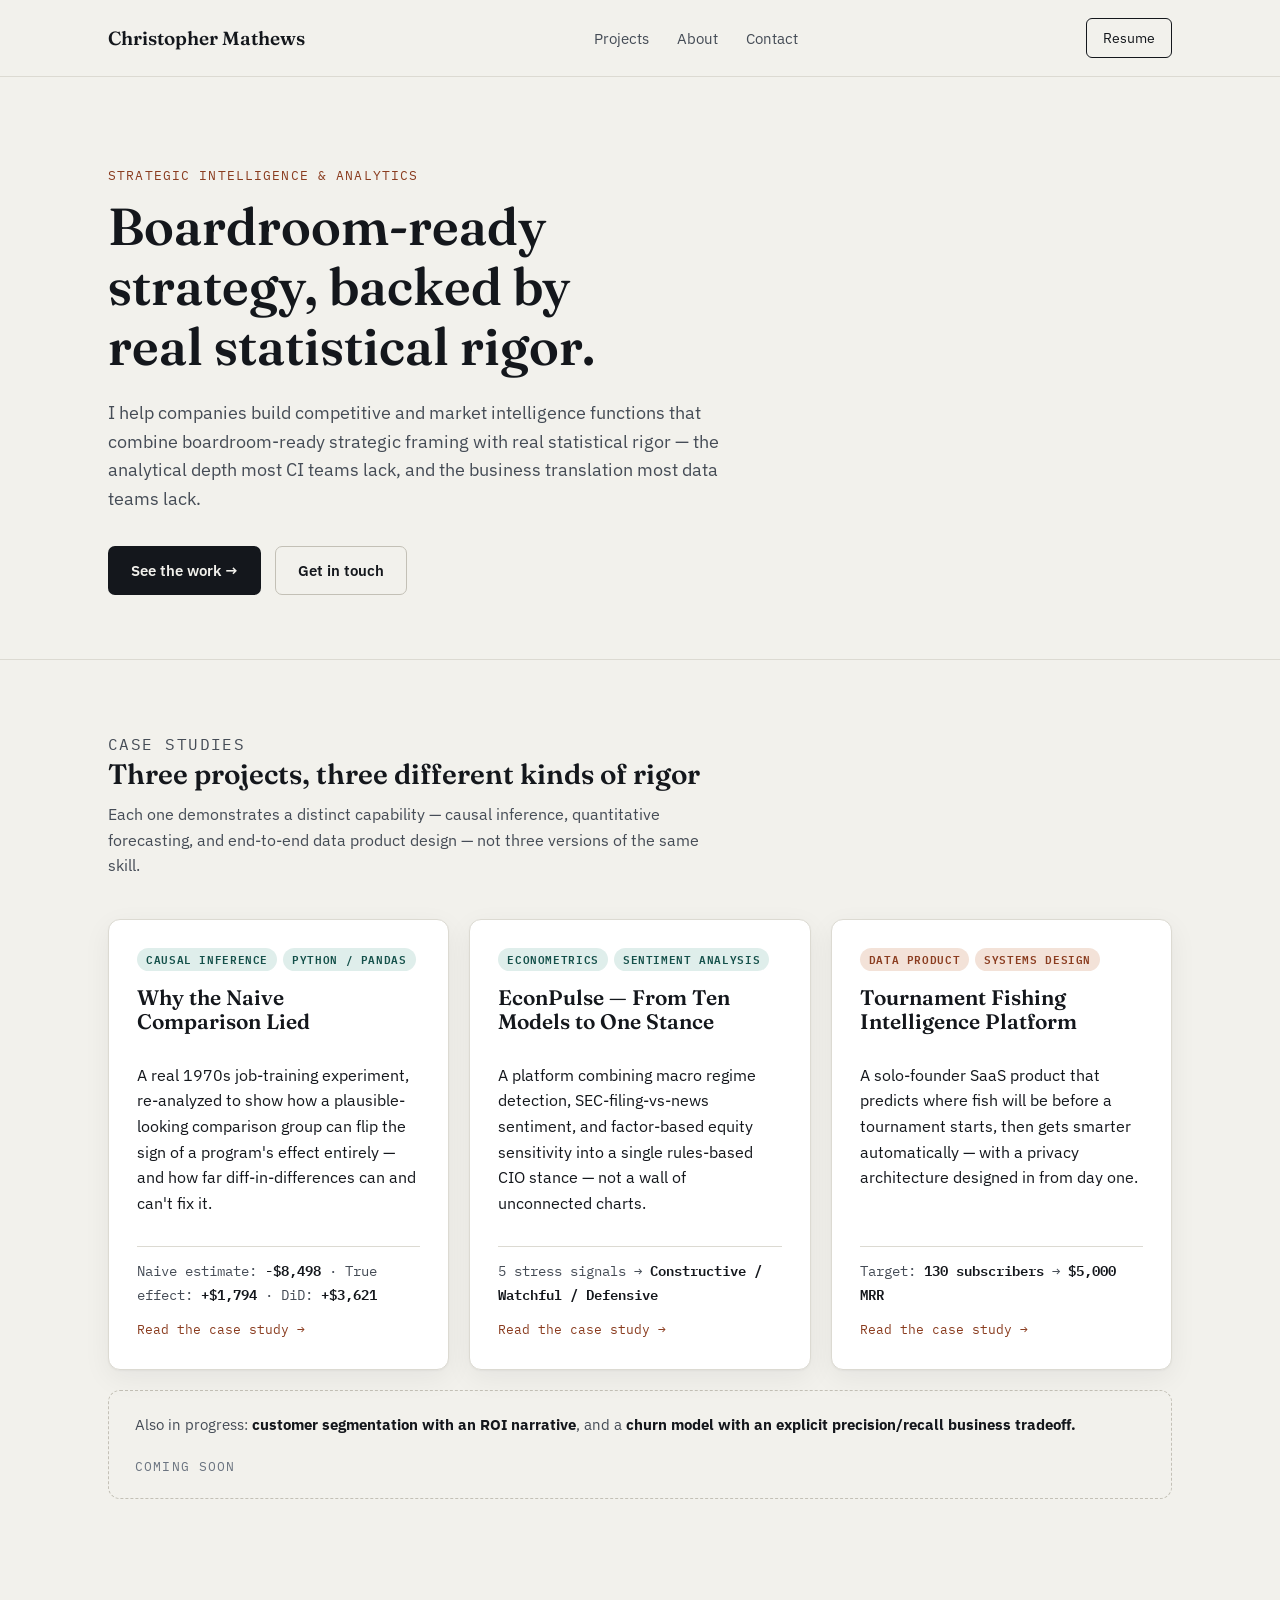
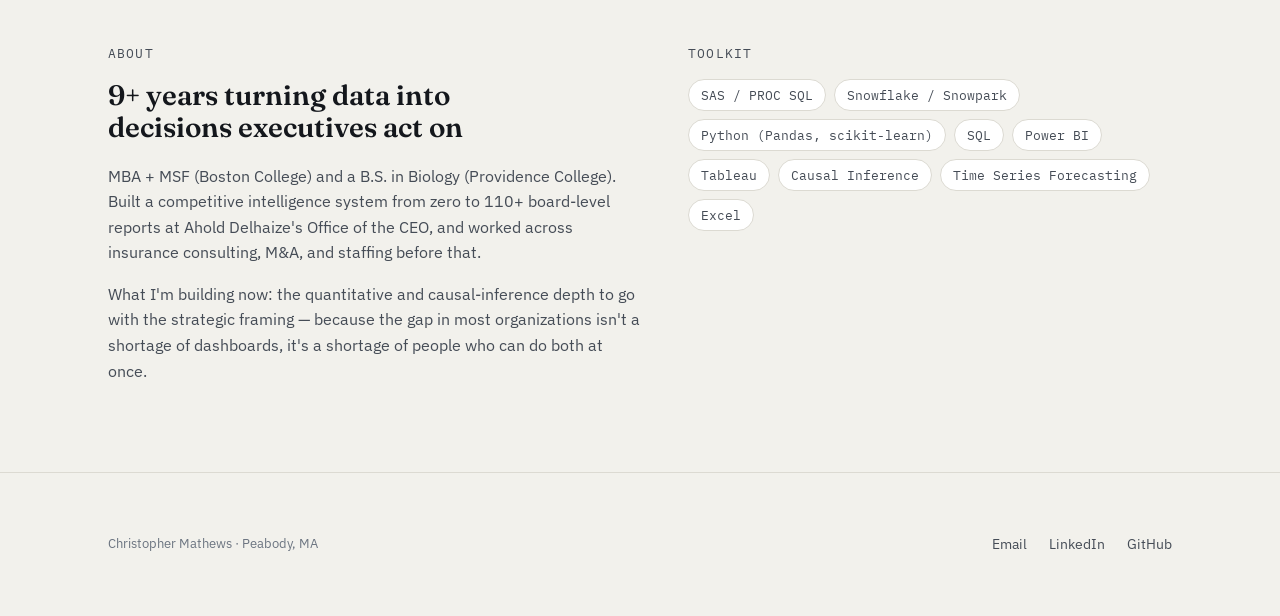
==== index.html @ 732ac1d6 "Initial portfolio site: homepage plus three case studies Case studies cover causal inference (Lalond" ====
<!DOCTYPE html>
<html lang="en">
<head>
  <meta charset="UTF-8" />
  <meta name="viewport" content="width=device-width, initial-scale=1.0" />
  <title>Christopher Mathews — Strategic Intelligence &amp; Analytics</title>
  <meta name="description" content="Christopher Mathews — strategic intelligence and analytics consultant. Case studies in causal inference, economic forecasting, and data product design." />
  <link rel="preconnect" href="https://fonts.googleapis.com" />
  <link rel="preconnect" href="https://fonts.gstatic.com" crossorigin />
  <link href="https://fonts.googleapis.com/css2?family=Fraunces:opsz,wght@9..144,500;9..144,600;9..144,700&family=IBM+Plex+Sans:wght@400;500;600&family=IBM+Plex+Mono:wght@400;500;600&display=swap" rel="stylesheet" />
  <link rel="stylesheet" href="css/styles.css" />
</head>
<body>

  <header class="site-nav">
    <div class="nav-inner">
      <a href="index.html" class="nav-logo">Christopher Mathews</a>
      <nav class="nav-links">
        <a href="#projects">Projects</a>
        <a href="#about">About</a>
        <a href="#contact">Contact</a>
      </nav>
      <a href="assets/resume.pdf" class="nav-resume">Resume</a>
    </div>
  </header>

  <section class="hero">
    <div class="container">
      <p class="eyebrow">Strategic Intelligence &amp; Analytics</p>
      <h1>Boardroom-ready strategy, backed by real statistical rigor.</h1>
      <p class="hero-sub">I help companies build competitive and market intelligence functions that combine boardroom-ready strategic framing with real statistical rigor — the analytical depth most CI teams lack, and the business translation most data teams lack.</p>
      <div class="hero-ctas">
        <a href="#projects" class="btn btn-primary">See the work →</a>
        <a href="#contact" class="btn btn-outline">Get in touch</a>
      </div>
    </div>
  </section>

  <section id="projects">
    <div class="container">
      <div class="section-header">
        <p class="eyebrow">Case Studies</p>
        <h2>Three projects, three different kinds of rigor</h2>
        <p>Each one demonstrates a distinct capability — causal inference, quantitative forecasting, and end-to-end data product design — not three versions of the same skill.</p>
      </div>

      <div class="projects-grid">

        <a href="projects/causal-lalonde.html" class="pcard">
          <div class="pcard-tags"><span class="tag tag-teal">Causal Inference</span><span class="tag tag-teal">Python / Pandas</span></div>
          <h3>Why the Naive Comparison Lied</h3>
          <p>A real 1970s job-training experiment, re-analyzed to show how a plausible-looking comparison group can flip the sign of a program's effect entirely — and how far diff-in-differences can and can't fix it.</p>
          <div class="stat">Naive estimate: <b>-$8,498</b> · True effect: <b>+$1,794</b> · DiD: <b>+$3,621</b></div>
          <span class="pcard-arrow">Read the case study →</span>
        </a>

        <a href="projects/econpulse.html" class="pcard">
          <div class="pcard-tags"><span class="tag tag-teal">Econometrics</span><span class="tag tag-teal">Sentiment Analysis</span></div>
          <h3>EconPulse — From Ten Models to One Stance</h3>
          <p>A platform combining macro regime detection, SEC-filing-vs-news sentiment, and factor-based equity sensitivity into a single rules-based CIO stance — not a wall of unconnected charts.</p>
          <div class="stat">5 stress signals → <b>Constructive / Watchful / Defensive</b></div>
          <span class="pcard-arrow">Read the case study →</span>
        </a>

        <a href="projects/fishing-platform.html" class="pcard">
          <div class="pcard-tags"><span class="tag tag-rust">Data Product</span><span class="tag tag-rust">Systems Design</span></div>
          <h3>Tournament Fishing Intelligence Platform</h3>
          <p>A solo-founder SaaS product that predicts where fish will be before a tournament starts, then gets smarter automatically — with a privacy architecture designed in from day one.</p>
          <div class="stat">Target: <b>130 subscribers</b> → <b>$5,000 MRR</b></div>
          <span class="pcard-arrow">Read the case study →</span>
        </a>

      </div>

      <div class="roadmap">
        <p>Also in progress: <b>customer segmentation with an ROI narrative</b>, and a <b>churn model with an explicit precision/recall business tradeoff.</b></p>
        <span class="eyebrow" style="margin:0;">Coming soon</span>
      </div>
    </div>
  </section>

  <section id="about">
    <div class="container about-grid">
      <div>
        <p class="eyebrow">About</p>
        <h2 style="font-size:28px; margin-bottom:20px;">9+ years turning data into decisions executives act on</h2>
        <p>MBA + MSF (Boston College) and a B.S. in Biology (Providence College). Built a competitive intelligence system from zero to 110+ board-level reports at Ahold Delhaize's Office of the CEO, and worked across insurance consulting, M&amp;A, and staffing before that.</p>
        <p>What I'm building now: the quantitative and causal-inference depth to go with the strategic framing — because the gap in most organizations isn't a shortage of dashboards, it's a shortage of people who can do both at once.</p>
      </div>
      <div>
        <p class="eyebrow">Toolkit</p>
        <div class="skills-list">
          <span class="skill-chip">SAS / PROC SQL</span>
          <span class="skill-chip">Snowflake / Snowpark</span>
          <span class="skill-chip">Python (Pandas, scikit-learn)</span>
          <span class="skill-chip">SQL</span>
          <span class="skill-chip">Power BI</span>
          <span class="skill-chip">Tableau</span>
          <span class="skill-chip">Causal Inference</span>
          <span class="skill-chip">Time Series Forecasting</span>
          <span class="skill-chip">Excel</span>
        </div>
      </div>
    </div>
  </section>

  <footer class="site-footer" id="contact">
    <div class="container footer-inner">
      <div>
        <p class="footer-note">Christopher Mathews · Peabody, MA</p>
      </div>
      <nav class="footer-links">
        <a href="mailto:cmathews928@gmail.com">Email</a>
        <a href="https://www.linkedin.com/in/YOUR-LINKEDIN-HANDLE" target="_blank" rel="noopener">LinkedIn</a>
        <a href="https://github.com/cmat928" target="_blank" rel="noopener">GitHub</a>
      </nav>
    </div>
  </footer>

</body>
</html>
---- css/styles.css ----
/* ============================================================
   Design tokens
   ============================================================ */
:root {
  --ink: #14171c;
  --ink-soft: #454c56;
  --ink-faint: #6b7480;
  --paper: #f2f1ec;
  --paper-raised: #ffffff;
  --rule: #dcdad2;
  --rule-strong: #c3c0b6;
  --rust: #b5502a;
  --rust-ink: #8a3c1f;
  --rust-tint: #f3e2d8;
  --teal: #1f6f63;
  --teal-ink: #14504a;
  --teal-tint: #dfeeeb;

  --font-display: 'Fraunces', Georgia, serif;
  --font-body: 'IBM Plex Sans', -apple-system, BlinkMacSystemFont, 'Segoe UI', sans-serif;
  --font-mono: 'IBM Plex Mono', 'SF Mono', Menlo, monospace;

  --shadow: 0 1px 2px rgba(20,23,28,0.04), 0 8px 28px rgba(20,23,28,0.06);
  --max: 1120px;
}

@media (prefers-color-scheme: dark) {
  :root {
    --ink: #eceae4;
    --ink-soft: #b7b3a9;
    --ink-faint: #8a8678;
    --paper: #1b1d21;
    --paper-raised: #24262b;
    --rule: #35373c;
    --rule-strong: #46484d;
    --rust: #d97a4d;
    --rust-ink: #eda27c;
    --rust-tint: rgba(217,122,77,0.14);
    --teal: #4fbfae;
    --teal-ink: #8eddd1;
    --teal-tint: rgba(79,191,174,0.14);
    --shadow: 0 1px 2px rgba(0,0,0,0.3), 0 8px 28px rgba(0,0,0,0.35);
  }
}

* { box-sizing: border-box; }
html { scroll-behavior: smooth; }
body {
  margin: 0;
  background: var(--paper);
  color: var(--ink);
  font-family: var(--font-body);
  font-size: 16px;
  line-height: 1.6;
}
a { color: inherit; }
img { max-width: 100%; display: block; }
.container { max-width: var(--max); margin: 0 auto; padding: 0 28px; }

h1, h2, h3 { font-family: var(--font-display); font-weight: 600; line-height: 1.15; text-wrap: balance; margin: 0; }
.eyebrow {
  font-family: var(--font-mono);
  font-size: 12.5px;
  letter-spacing: 0.09em;
  text-transform: uppercase;
  color: var(--ink-faint);
  margin: 0 0 12px;
}

/* ============================================================
   Nav
   ============================================================ */
.site-nav {
  border-bottom: 1px solid var(--rule);
  position: sticky;
  top: 0;
  background: var(--paper);
  z-index: 100;
}
.nav-inner {
  max-width: var(--max);
  margin: 0 auto;
  padding: 18px 28px;
  display: flex;
  align-items: center;
  justify-content: space-between;
}
.nav-logo {
  font-family: var(--font-display);
  font-size: 19px;
  font-weight: 600;
  text-decoration: none;
  color: var(--ink);
}
.nav-links { display: flex; gap: 28px; }
.nav-links a {
  text-decoration: none;
  font-size: 14.5px;
  color: var(--ink-soft);
}
.nav-links a:hover { color: var(--ink); }
.nav-resume {
  border: 1px solid var(--ink);
  padding: 8px 16px;
  border-radius: 6px;
  font-size: 14px;
  text-decoration: none;
  color: var(--ink);
}
.nav-resume:hover { background: var(--ink); color: var(--paper); }

/* ============================================================
   Hero
   ============================================================ */
.hero {
  padding: 88px 0 64px;
  border-bottom: 1px solid var(--rule);
}
.hero .eyebrow { color: var(--rust-ink); }
.hero h1 {
  font-size: clamp(34px, 5vw, 52px);
  max-width: 16ch;
  margin-bottom: 22px;
}
.hero-sub {
  font-size: 18px;
  color: var(--ink-soft);
  max-width: 58ch;
  margin: 0 0 32px;
}
.hero-ctas { display: flex; gap: 14px; flex-wrap: wrap; }
.btn {
  display: inline-flex;
  align-items: center;
  gap: 8px;
  padding: 12px 22px;
  border-radius: 7px;
  font-size: 14.5px;
  font-weight: 600;
  text-decoration: none;
  border: 1px solid transparent;
}
.btn-primary { background: var(--ink); color: var(--paper); }
.btn-primary:hover { opacity: 0.88; }
.btn-outline { border-color: var(--rule-strong); color: var(--ink); }
.btn-outline:hover { border-color: var(--ink); }

/* ============================================================
   Section scaffolding
   ============================================================ */
section { padding: 72px 0; }
.section-header { margin-bottom: 40px; max-width: 62ch; }
.section-header h2 { font-size: 28px; margin-bottom: 12px; }
.section-header p { color: var(--ink-soft); font-size: 16px; margin: 0; }

/* ============================================================
   Project cards (home grid)
   ============================================================ */
.projects-grid {
  display: grid;
  grid-template-columns: repeat(auto-fit, minmax(300px, 1fr));
  gap: 20px;
}
.pcard {
  background: var(--paper-raised);
  border: 1px solid var(--rule);
  border-radius: 12px;
  padding: 28px;
  box-shadow: var(--shadow);
  display: flex;
  flex-direction: column;
  gap: 14px;
  text-decoration: none;
  color: var(--ink);
  transition: transform .15s, box-shadow .15s;
}
.pcard:hover { transform: translateY(-3px); box-shadow: 0 4px 8px rgba(20,23,28,0.06), 0 16px 32px rgba(20,23,28,0.09); }
.pcard-tags { display: flex; gap: 6px; flex-wrap: wrap; }
.tag {
  font-family: var(--font-mono);
  font-size: 10.5px;
  letter-spacing: 0.06em;
  text-transform: uppercase;
  font-weight: 600;
  padding: 3px 9px;
  border-radius: 100px;
}
.tag-teal { background: var(--teal-tint); color: var(--teal-ink); }
.tag-rust { background: var(--rust-tint); color: var(--rust-ink); }
.pcard h3 { font-size: 21px; }
.pcard .stat {
  font-family: var(--font-mono);
  font-size: 14px;
  color: var(--ink-soft);
  border-top: 1px solid var(--rule);
  padding-top: 12px;
  margin-top: auto;
}
.pcard .stat b { color: var(--ink); font-weight: 600; }
.pcard-arrow { font-family: var(--font-mono); font-size: 13px; color: var(--rust-ink); }

/* ============================================================
   Roadmap strip (in-progress projects)
   ============================================================ */
.roadmap {
  border: 1px dashed var(--rule-strong);
  border-radius: 12px;
  padding: 22px 26px;
  display: flex;
  align-items: center;
  justify-content: space-between;
  gap: 20px;
  flex-wrap: wrap;
  margin-top: 20px;
}
.roadmap p { margin: 0; color: var(--ink-soft); font-size: 14.5px; }
.roadmap b { color: var(--ink); }

/* ============================================================
   About
   ============================================================ */
.about-grid {
  display: grid;
  grid-template-columns: 1.1fr 1fr;
  gap: 48px;
  align-items: start;
}
@media (max-width: 760px) { .about-grid { grid-template-columns: 1fr; } }
.about-grid p { color: var(--ink-soft); margin: 0 0 16px; }
.skills-list { display: flex; flex-wrap: wrap; gap: 8px; margin-top: 8px; }
.skill-chip {
  font-family: var(--font-mono);
  font-size: 12.5px;
  background: var(--paper-raised);
  border: 1px solid var(--rule);
  padding: 5px 12px;
  border-radius: 100px;
  color: var(--ink-soft);
}

/* ============================================================
   Footer / contact
   ============================================================ */
.site-footer {
  border-top: 1px solid var(--rule);
  padding: 48px 0;
}
.footer-inner {
  display: flex;
  justify-content: space-between;
  align-items: center;
  flex-wrap: wrap;
  gap: 16px;
}
.footer-links { display: flex; gap: 22px; }
.footer-links a { text-decoration: none; color: var(--ink-soft); font-size: 14px; }
.footer-links a:hover { color: var(--ink); }
.footer-note { font-size: 13px; color: var(--ink-faint); }

/* ============================================================
   Project detail pages
   ============================================================ */
.project-hero { padding: 56px 0 40px; border-bottom: 1px solid var(--rule); }
.back-link {
  font-family: var(--font-mono);
  font-size: 13px;
  text-decoration: none;
  color: var(--ink-faint);
  display: inline-block;
  margin-bottom: 24px;
}
.back-link:hover { color: var(--ink); }
.project-hero h1 { font-size: clamp(28px, 4vw, 40px); max-width: 22ch; margin-bottom: 16px; }
.project-meta { display: flex; gap: 8px; flex-wrap: wrap; margin-bottom: 20px; }
.project-hero .lede { font-size: 17px; color: var(--ink-soft); max-width: 62ch; margin: 0; }

.scqa { display: grid; gap: 0; max-width: 74ch; }
.scqa-block {
  padding: 28px 0;
  border-bottom: 1px solid var(--rule);
}
.scqa-block:last-child { border-bottom: none; }
.scqa-label {
  font-family: var(--font-mono);
  font-size: 12px;
  letter-spacing: 0.08em;
  text-transform: uppercase;
  font-weight: 600;
  margin-bottom: 10px;
}
.scqa-block.situation .scqa-label { color: var(--ink-faint); }
.scqa-block.complication .scqa-label { color: var(--rust-ink); }
.scqa-block.question .scqa-label { color: var(--ink-faint); }
.scqa-block.answer .scqa-label { color: var(--teal-ink); }
.scqa-block p { margin: 0 0 12px; color: var(--ink-soft); }
.scqa-block p:last-child { margin-bottom: 0; }

.stat-row {
  display: grid;
  grid-template-columns: repeat(auto-fit, minmax(160px, 1fr));
  gap: 14px;
  margin: 18px 0;
}
.stat-box {
  background: var(--paper-raised);
  border: 1px solid var(--rule);
  border-radius: 8px;
  padding: 16px 18px;
}
.stat-box .label { font-family: var(--font-mono); font-size: 11px; text-transform: uppercase; letter-spacing: 0.05em; color: var(--ink-faint); margin-bottom: 6px; }
.stat-box .value { font-family: var(--font-mono); font-size: 22px; font-weight: 600; color: var(--ink); font-variant-numeric: tabular-nums; }
.stat-box.highlight { border-color: var(--teal); }
.stat-box.highlight .value { color: var(--teal-ink); }
.stat-box.warn { border-color: var(--rust); }
.stat-box.warn .value { color: var(--rust-ink); }

.callout {
  background: var(--paper-raised);
  border-left: 3px solid var(--rust);
  border-radius: 0 8px 8px 0;
  padding: 18px 22px;
  margin: 20px 0;
  color: var(--ink-soft);
  font-size: 15px;
}
.callout b { color: var(--ink); }

.tech-list { display: flex; flex-wrap: wrap; gap: 8px; margin: 20px 0; }

@media (max-width: 640px) {
  .nav-inner { flex-wrap: wrap; gap: 12px 20px; padding: 16px 20px; }
  .nav-links { gap: 16px; order: 3; width: 100%; }
  .nav-links a { font-size: 13.5px; }
  section { padding: 48px 0; }
}
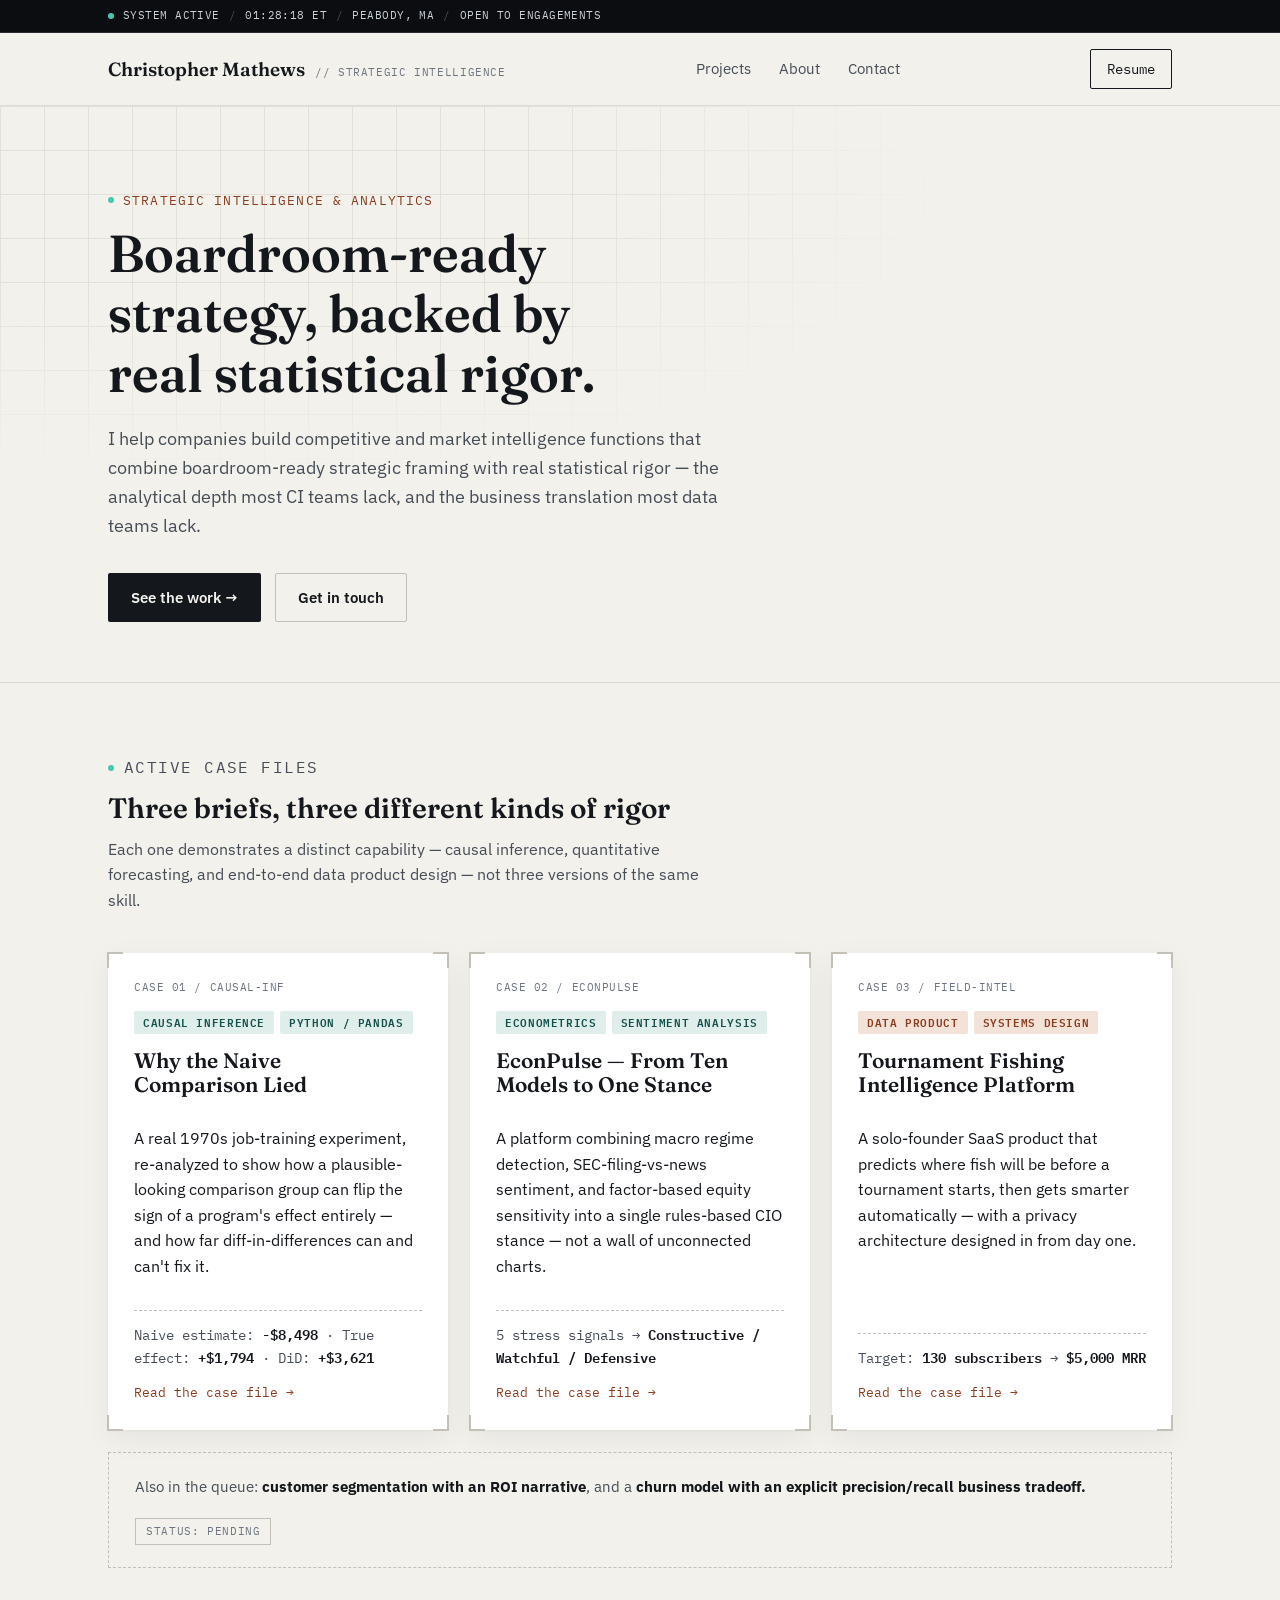
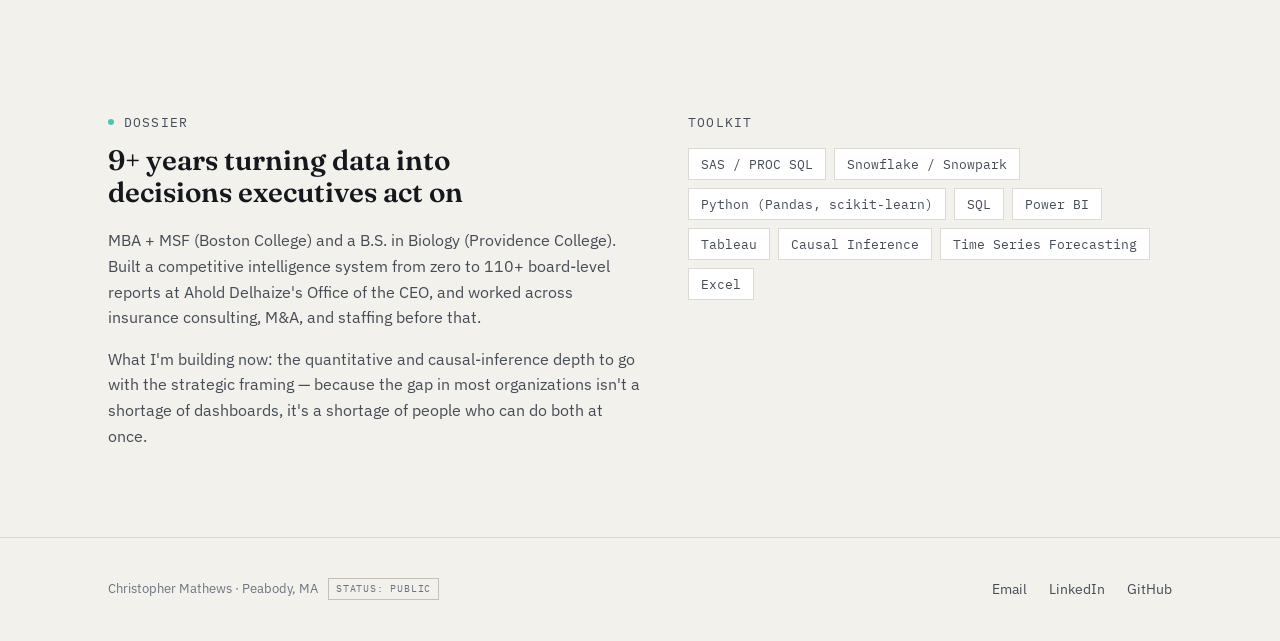
==== commit de962f6c: "Redesign as an intelligence-briefing system New visual system: corner-bracket framing, a live system" ====
--- a/index.html
+++ b/index.html
@@ -3,7 +3,7 @@
 <head>
   <meta charset="UTF-8" />
   <meta name="viewport" content="width=device-width, initial-scale=1.0" />
-  <title>Christopher Mathews — Strategic Intelligence &amp; Analytics</title>
+  <title>Christopher Mathews — Strategic Intelligence & Analytics</title>
   <meta name="description" content="Christopher Mathews — strategic intelligence and analytics consultant. Case studies in causal inference, economic forecasting, and data product design." />
   <link rel="preconnect" href="https://fonts.googleapis.com" />
   <link rel="preconnect" href="https://fonts.gstatic.com" crossorigin />
@@ -12,9 +12,25 @@
 </head>
 <body>
 
+  <div class="status-bar">
+    <div class="status-bar-inner">
+      <span class="pulse-dot"></span>
+      <span>SYSTEM ACTIVE</span>
+      <span class="status-sep">/</span>
+      <span id="live-clock">--:--:--</span>
+      <span class="status-sep">/</span>
+      <span>PEABODY, MA</span>
+      <span class="status-sep">/</span>
+      <span>OPEN TO ENGAGEMENTS</span>
+    </div>
+  </div>
+
   <header class="site-nav">
     <div class="nav-inner">
-      <a href="index.html" class="nav-logo">Christopher Mathews</a>
+      <a href="index.html" class="nav-brand">
+        <span class="nav-logo">Christopher Mathews</span>
+        <span class="nav-tag">// STRATEGIC INTELLIGENCE</span>
+      </a>
       <nav class="nav-links">
         <a href="#projects">Projects</a>
         <a href="#about">About</a>
@@ -26,7 +42,10 @@
 
   <section class="hero">
     <div class="container">
-      <p class="eyebrow">Strategic Intelligence &amp; Analytics</p>
+      <div class="hero-eyebrow-row">
+        <span class="pulse-dot"></span>
+        <p class="eyebrow">Strategic Intelligence &amp; Analytics</p>
+      </div>
       <h1>Boardroom-ready strategy, backed by real statistical rigor.</h1>
       <p class="hero-sub">I help companies build competitive and market intelligence functions that combine boardroom-ready strategic framing with real statistical rigor — the analytical depth most CI teams lack, and the business translation most data teams lack.</p>
       <div class="hero-ctas">
@@ -39,42 +58,54 @@
   <section id="projects">
     <div class="container">
       <div class="section-header">
-        <p class="eyebrow">Case Studies</p>
-        <h2>Three projects, three different kinds of rigor</h2>
+        <div class="eyebrow-row">
+          <span class="pulse-dot"></span>
+          <p class="eyebrow">Active Case Files</p>
+        </div>
+        <h2>Three briefs, three different kinds of rigor</h2>
         <p>Each one demonstrates a distinct capability — causal inference, quantitative forecasting, and end-to-end data product design — not three versions of the same skill.</p>
       </div>
 
       <div class="projects-grid">
 
-        <a href="projects/causal-lalonde.html" class="pcard">
+        <a href="projects/causal-lalonde.html" class="pcard bracket">
+          <div class="pcard-top">
+            <span class="pcard-file">CASE 01 / CAUSAL-INF</span>
+          </div>
           <div class="pcard-tags"><span class="tag tag-teal">Causal Inference</span><span class="tag tag-teal">Python / Pandas</span></div>
           <h3>Why the Naive Comparison Lied</h3>
           <p>A real 1970s job-training experiment, re-analyzed to show how a plausible-looking comparison group can flip the sign of a program's effect entirely — and how far diff-in-differences can and can't fix it.</p>
           <div class="stat">Naive estimate: <b>-$8,498</b> · True effect: <b>+$1,794</b> · DiD: <b>+$3,621</b></div>
-          <span class="pcard-arrow">Read the case study →</span>
+          <span class="pcard-arrow">Read the case file →</span>
         </a>
 
-        <a href="projects/econpulse.html" class="pcard">
+        <a href="projects/econpulse.html" class="pcard bracket">
+          <div class="pcard-top">
+            <span class="pcard-file">CASE 02 / ECONPULSE</span>
+          </div>
           <div class="pcard-tags"><span class="tag tag-teal">Econometrics</span><span class="tag tag-teal">Sentiment Analysis</span></div>
           <h3>EconPulse — From Ten Models to One Stance</h3>
           <p>A platform combining macro regime detection, SEC-filing-vs-news sentiment, and factor-based equity sensitivity into a single rules-based CIO stance — not a wall of unconnected charts.</p>
           <div class="stat">5 stress signals → <b>Constructive / Watchful / Defensive</b></div>
-          <span class="pcard-arrow">Read the case study →</span>
+          <span class="pcard-arrow">Read the case file →</span>
         </a>
 
-        <a href="projects/fishing-platform.html" class="pcard">
+        <a href="projects/fishing-platform.html" class="pcard bracket">
+          <div class="pcard-top">
+            <span class="pcard-file">CASE 03 / FIELD-INTEL</span>
+          </div>
           <div class="pcard-tags"><span class="tag tag-rust">Data Product</span><span class="tag tag-rust">Systems Design</span></div>
           <h3>Tournament Fishing Intelligence Platform</h3>
           <p>A solo-founder SaaS product that predicts where fish will be before a tournament starts, then gets smarter automatically — with a privacy architecture designed in from day one.</p>
           <div class="stat">Target: <b>130 subscribers</b> → <b>$5,000 MRR</b></div>
-          <span class="pcard-arrow">Read the case study →</span>
+          <span class="pcard-arrow">Read the case file →</span>
         </a>
 
       </div>
 
       <div class="roadmap">
-        <p>Also in progress: <b>customer segmentation with an ROI narrative</b>, and a <b>churn model with an explicit precision/recall business tradeoff.</b></p>
-        <span class="eyebrow" style="margin:0;">Coming soon</span>
+        <p>Also in the queue: <b>customer segmentation with an ROI narrative</b>, and a <b>churn model with an explicit precision/recall business tradeoff.</b></p>
+        <span class="status-chip">Status: Pending</span>
       </div>
     </div>
   </section>
@@ -82,8 +113,11 @@
   <section id="about">
     <div class="container about-grid">
       <div>
-        <p class="eyebrow">About</p>
-        <h2 style="font-size:28px; margin-bottom:20px;">9+ years turning data into decisions executives act on</h2>
+        <div class="eyebrow-row" style="display:flex; align-items:center; gap:10px;">
+          <span class="pulse-dot"></span>
+          <p class="eyebrow" style="margin:0;">Dossier</p>
+        </div>
+        <h2 style="font-size:28px; margin:12px 0 20px;">9+ years turning data into decisions executives act on</h2>
         <p>MBA + MSF (Boston College) and a B.S. in Biology (Providence College). Built a competitive intelligence system from zero to 110+ board-level reports at Ahold Delhaize's Office of the CEO, and worked across insurance consulting, M&amp;A, and staffing before that.</p>
         <p>What I'm building now: the quantitative and causal-inference depth to go with the strategic framing — because the gap in most organizations isn't a shortage of dashboards, it's a shortage of people who can do both at once.</p>
       </div>
@@ -106,16 +140,18 @@
 
   <footer class="site-footer" id="contact">
     <div class="container footer-inner">
-      <div>
-        <p class="footer-note">Christopher Mathews · Peabody, MA</p>
+      <div class="footer-note">
+        <span>Christopher Mathews · Peabody, MA</span>
+        <span class="classification">STATUS: PUBLIC</span>
       </div>
       <nav class="footer-links">
         <a href="mailto:cmathews928@gmail.com">Email</a>
-        <a href="https://www.linkedin.com/in/YOUR-LINKEDIN-HANDLE" target="_blank" rel="noopener">LinkedIn</a>
+        <a href="https://www.linkedin.com/in/christopher-mathews-strategy-analytics-intelligence" target="_blank" rel="noopener">LinkedIn</a>
         <a href="https://github.com/cmat928" target="_blank" rel="noopener">GitHub</a>
       </nav>
     </div>
   </footer>
 
+  <script src="js/main.js"></script>
 </body>
 </html>
--- a/css/styles.css
+++ b/css/styles.css
@@ -15,6 +15,12 @@
   --teal: #1f6f63;
   --teal-ink: #14504a;
   --teal-tint: #dfeeeb;
+
+  /* fixed (non theme-flipping) — the "terminal" system bar and live-signal color */
+  --term-bg: #0b0d10;
+  --term-text: #cdd3da;
+  --term-rule: #2a2e34;
+  --signal: #45c9b3;
 
   --font-display: 'Fraunces', Georgia, serif;
   --font-body: 'IBM Plex Sans', -apple-system, BlinkMacSystemFont, 'Segoe UI', sans-serif;
@@ -68,6 +74,64 @@
 }
 
 /* ============================================================
+   Corner-bracket framing — the signature motif
+   ============================================================ */
+.bracket { position: relative; --bk: var(--rule-strong); }
+.bracket::after {
+  content: "";
+  position: absolute;
+  inset: -1px;
+  pointer-events: none;
+  background-image:
+    linear-gradient(var(--bk), var(--bk)), linear-gradient(var(--bk), var(--bk)),
+    linear-gradient(var(--bk), var(--bk)), linear-gradient(var(--bk), var(--bk)),
+    linear-gradient(var(--bk), var(--bk)), linear-gradient(var(--bk), var(--bk)),
+    linear-gradient(var(--bk), var(--bk)), linear-gradient(var(--bk), var(--bk));
+  background-repeat: no-repeat;
+  background-size: 16px 2px, 2px 16px, 16px 2px, 2px 16px, 16px 2px, 2px 16px, 16px 2px, 2px 16px;
+  background-position: top left, top left, top right, top right, bottom left, bottom left, bottom right, bottom right;
+  transition: --bk .2s;
+}
+.bracket-live { --bk: var(--teal); transition: opacity .2s; }
+a.bracket-live:hover { --bk: var(--rust); }
+
+/* ============================================================
+   System status bar
+   ============================================================ */
+.status-bar {
+  background: var(--term-bg);
+  color: var(--term-text);
+  border-bottom: 1px solid var(--term-rule);
+}
+.status-bar-inner {
+  max-width: var(--max);
+  margin: 0 auto;
+  padding: 7px 28px;
+  display: flex;
+  align-items: center;
+  gap: 9px;
+  flex-wrap: wrap;
+  font-family: var(--font-mono);
+  font-size: 11px;
+  letter-spacing: 0.04em;
+}
+.status-sep { color: #4a4f57; }
+.pulse-dot {
+  width: 6px; height: 6px; border-radius: 50%;
+  background: var(--signal);
+  flex: none;
+  animation: pulse-ring 2.2s ease-out infinite;
+}
+@keyframes pulse-ring {
+  0%   { box-shadow: 0 0 0 0 rgba(69,201,179,0.55); }
+  70%  { box-shadow: 0 0 0 7px rgba(69,201,179,0); }
+  100% { box-shadow: 0 0 0 0 rgba(69,201,179,0); }
+}
+@media (prefers-reduced-motion: reduce) {
+  .pulse-dot { animation: none; box-shadow: 0 0 0 3px rgba(69,201,179,0.3); }
+}
+
+/* ============================================================
    Nav
    ============================================================ */
 .site-nav {
@@ -80,18 +144,26 @@
 .nav-inner {
   max-width: var(--max);
   margin: 0 auto;
-  padding: 18px 28px;
+  padding: 16px 28px;
   display: flex;
   align-items: center;
   justify-content: space-between;
 }
+.nav-brand { display: flex; align-items: baseline; gap: 10px; text-decoration: none; }
 .nav-logo {
   font-family: var(--font-display);
   font-size: 19px;
   font-weight: 600;
-  text-decoration: none;
   color: var(--ink);
 }
+.nav-tag {
+  font-family: var(--font-mono);
+  font-size: 10.5px;
+  letter-spacing: 0.06em;
+  color: var(--ink-faint);
+  display: none;
+}
+@media (min-width: 560px) { .nav-tag { display: inline; } }
 .nav-links { display: flex; gap: 28px; }
 .nav-links a {
   text-decoration: none;
@@ -102,8 +174,9 @@
 .nav-resume {
   border: 1px solid var(--ink);
   padding: 8px 16px;
-  border-radius: 6px;
+  border-radius: 2px;
   font-size: 14px;
+  font-family: var(--font-mono);
   text-decoration: none;
   color: var(--ink);
 }
@@ -113,10 +186,27 @@
    Hero
    ============================================================ */
 .hero {
-  padding: 88px 0 64px;
+  position: relative;
+  padding: 84px 0 60px;
   border-bottom: 1px solid var(--rule);
-}
-.hero .eyebrow { color: var(--rust-ink); }
+  overflow: hidden;
+}
+.hero::before {
+  content: "";
+  position: absolute;
+  inset: 0;
+  background-image:
+    linear-gradient(var(--rule) 1px, transparent 1px),
+    linear-gradient(90deg, var(--rule) 1px, transparent 1px);
+  background-size: 44px 44px;
+  -webkit-mask-image: radial-gradient(ellipse 70% 65% at 20% 15%, #000 35%, transparent 78%);
+          mask-image: radial-gradient(ellipse 70% 65% at 20% 15%, #000 35%, transparent 78%);
+  opacity: 0.7;
+  pointer-events: none;
+}
+.hero .container { position: relative; }
+.hero-eyebrow-row { display: flex; align-items: center; gap: 9px; margin-bottom: 14px; }
+.hero-eyebrow-row .eyebrow { margin: 0; color: var(--rust-ink); }
 .hero h1 {
   font-size: clamp(34px, 5vw, 52px);
   max-width: 16ch;
@@ -134,7 +224,7 @@
   align-items: center;
   gap: 8px;
   padding: 12px 22px;
-  border-radius: 7px;
+  border-radius: 2px;
   font-size: 14.5px;
   font-weight: 600;
   text-decoration: none;
@@ -150,8 +240,15 @@
    ============================================================ */
 section { padding: 72px 0; }
 .section-header { margin-bottom: 40px; max-width: 62ch; }
+.section-header .eyebrow-row { display: flex; align-items: center; gap: 10px; margin-bottom: 12px; }
+.section-header .eyebrow { margin: 0; }
 .section-header h2 { font-size: 28px; margin-bottom: 12px; }
 .section-header p { color: var(--ink-soft); font-size: 16px; margin: 0; }
+.rule-tick {
+  border: none;
+  border-top: 1px dashed var(--rule-strong);
+  margin: 0;
+}
 
 /* ============================================================
    Project cards (home grid)
@@ -159,22 +256,23 @@
 .projects-grid {
   display: grid;
   grid-template-columns: repeat(auto-fit, minmax(300px, 1fr));
-  gap: 20px;
+  gap: 22px;
 }
 .pcard {
   background: var(--paper-raised);
-  border: 1px solid var(--rule);
-  border-radius: 12px;
-  padding: 28px;
+  padding: 26px;
   box-shadow: var(--shadow);
   display: flex;
   flex-direction: column;
   gap: 14px;
   text-decoration: none;
   color: var(--ink);
-  transition: transform .15s, box-shadow .15s;
-}
-.pcard:hover { transform: translateY(-3px); box-shadow: 0 4px 8px rgba(20,23,28,0.06), 0 16px 32px rgba(20,23,28,0.09); }
+  transition: transform .15s;
+}
+.pcard:hover { transform: translateY(-3px); }
+.pcard:hover.bracket { --bk: var(--teal); }
+.pcard-top { display: flex; justify-content: space-between; align-items: center; }
+.pcard-file { font-family: var(--font-mono); font-size: 11px; color: var(--ink-faint); letter-spacing: 0.05em; }
 .pcard-tags { display: flex; gap: 6px; flex-wrap: wrap; }
 .tag {
   font-family: var(--font-mono);
@@ -183,7 +281,7 @@
   text-transform: uppercase;
   font-weight: 600;
   padding: 3px 9px;
-  border-radius: 100px;
+  border-radius: 2px;
 }
 .tag-teal { background: var(--teal-tint); color: var(--teal-ink); }
 .tag-rust { background: var(--rust-tint); color: var(--rust-ink); }
@@ -192,7 +290,7 @@
   font-family: var(--font-mono);
   font-size: 14px;
   color: var(--ink-soft);
-  border-top: 1px solid var(--rule);
+  border-top: 1px dashed var(--rule-strong);
   padding-top: 12px;
   margin-top: auto;
 }
@@ -204,17 +302,26 @@
    ============================================================ */
 .roadmap {
   border: 1px dashed var(--rule-strong);
-  border-radius: 12px;
   padding: 22px 26px;
   display: flex;
   align-items: center;
   justify-content: space-between;
   gap: 20px;
   flex-wrap: wrap;
-  margin-top: 20px;
+  margin-top: 22px;
 }
 .roadmap p { margin: 0; color: var(--ink-soft); font-size: 14.5px; }
 .roadmap b { color: var(--ink); }
+.status-chip {
+  font-family: var(--font-mono);
+  font-size: 10.5px;
+  letter-spacing: 0.06em;
+  text-transform: uppercase;
+  color: var(--ink-faint);
+  border: 1px solid var(--rule-strong);
+  padding: 4px 10px;
+  white-space: nowrap;
+}
 
 /* ============================================================
    About
@@ -234,7 +341,6 @@
   background: var(--paper-raised);
   border: 1px solid var(--rule);
   padding: 5px 12px;
-  border-radius: 100px;
   color: var(--ink-soft);
 }
 
@@ -243,7 +349,7 @@
    ============================================================ */
 .site-footer {
   border-top: 1px solid var(--rule);
-  padding: 48px 0;
+  padding: 40px 0;
 }
 .footer-inner {
   display: flex;
@@ -252,24 +358,56 @@
   flex-wrap: wrap;
   gap: 16px;
 }
-.footer-links { display: flex; gap: 22px; }
+.footer-links { display: flex; align-items: center; gap: 22px; }
 .footer-links a { text-decoration: none; color: var(--ink-soft); font-size: 14px; }
 .footer-links a:hover { color: var(--ink); }
-.footer-note { font-size: 13px; color: var(--ink-faint); }
+.footer-note { font-size: 13px; color: var(--ink-faint); display: flex; align-items: center; gap: 10px; }
+.classification {
+  font-family: var(--font-mono);
+  font-size: 10px;
+  letter-spacing: 0.08em;
+  color: var(--ink-faint);
+  border: 1px solid var(--rule-strong);
+  padding: 2px 7px;
+}
 
 /* ============================================================
    Project detail pages
    ============================================================ */
-.project-hero { padding: 56px 0 40px; border-bottom: 1px solid var(--rule); }
+.project-hero { position: relative; padding: 52px 0 40px; border-bottom: 1px solid var(--rule); overflow: hidden; }
+.project-hero::before {
+  content: "";
+  position: absolute;
+  inset: 0;
+  background-image:
+    linear-gradient(var(--rule) 1px, transparent 1px),
+    linear-gradient(90deg, var(--rule) 1px, transparent 1px);
+  background-size: 44px 44px;
+  -webkit-mask-image: radial-gradient(ellipse 60% 70% at 85% 20%, #000 30%, transparent 75%);
+          mask-image: radial-gradient(ellipse 60% 70% at 85% 20%, #000 30%, transparent 75%);
+  opacity: 0.6;
+  pointer-events: none;
+}
+.project-hero .container { position: relative; }
 .back-link {
   font-family: var(--font-mono);
   font-size: 13px;
   text-decoration: none;
   color: var(--ink-faint);
   display: inline-block;
-  margin-bottom: 24px;
+  margin-bottom: 20px;
 }
 .back-link:hover { color: var(--ink); }
+.file-line {
+  font-family: var(--font-mono);
+  font-size: 11.5px;
+  letter-spacing: 0.05em;
+  color: var(--ink-faint);
+  margin-bottom: 14px;
+  display: flex;
+  align-items: center;
+  gap: 8px;
+}
 .project-hero h1 { font-size: clamp(28px, 4vw, 40px); max-width: 22ch; margin-bottom: 16px; }
 .project-meta { display: flex; gap: 8px; flex-wrap: wrap; margin-bottom: 20px; }
 .project-hero .lede { font-size: 17px; color: var(--ink-soft); max-width: 62ch; margin: 0; }
@@ -277,7 +415,7 @@
 .scqa { display: grid; gap: 0; max-width: 74ch; }
 .scqa-block {
   padding: 28px 0;
-  border-bottom: 1px solid var(--rule);
+  border-bottom: 1px dashed var(--rule-strong);
 }
 .scqa-block:last-child { border-bottom: none; }
 .scqa-label {
@@ -304,7 +442,6 @@
 .stat-box {
   background: var(--paper-raised);
   border: 1px solid var(--rule);
-  border-radius: 8px;
   padding: 16px 18px;
 }
 .stat-box .label { font-family: var(--font-mono); font-size: 11px; text-transform: uppercase; letter-spacing: 0.05em; color: var(--ink-faint); margin-bottom: 6px; }
@@ -317,7 +454,6 @@
 .callout {
   background: var(--paper-raised);
   border-left: 3px solid var(--rust);
-  border-radius: 0 8px 8px 0;
   padding: 18px 22px;
   margin: 20px 0;
   color: var(--ink-soft);
@@ -326,10 +462,42 @@
 .callout b { color: var(--ink); }
 
 .tech-list { display: flex; flex-wrap: wrap; gap: 8px; margin: 20px 0; }
+
+/* ============================================================
+   Intelligence feed — screenshot galleries
+   ============================================================ */
+.feed {
+  margin-bottom: 30px;
+}
+.feed-label {
+  display: flex;
+  align-items: center;
+  gap: 9px;
+  font-family: var(--font-mono);
+  font-size: 11px;
+  letter-spacing: 0.07em;
+  text-transform: uppercase;
+  color: var(--ink-faint);
+  margin-bottom: 10px;
+}
+.feed-label .pulse-dot { background: var(--teal); }
+.feed-frame {
+  padding: 6px;
+  background: var(--paper-raised);
+  box-shadow: var(--shadow);
+  --bk: var(--rule-strong);
+}
+.feed-frame img { display: block; width: 100%; }
+.feed-caption {
+  font-size: 12.5px;
+  color: var(--ink-faint);
+  margin: 8px 2px 0;
+}
 
 @media (max-width: 640px) {
   .nav-inner { flex-wrap: wrap; gap: 12px 20px; padding: 16px 20px; }
   .nav-links { gap: 16px; order: 3; width: 100%; }
   .nav-links a { font-size: 13.5px; }
   section { padding: 48px 0; }
-}
+  .status-bar-inner { font-size: 10px; padding: 6px 20px; }
+}
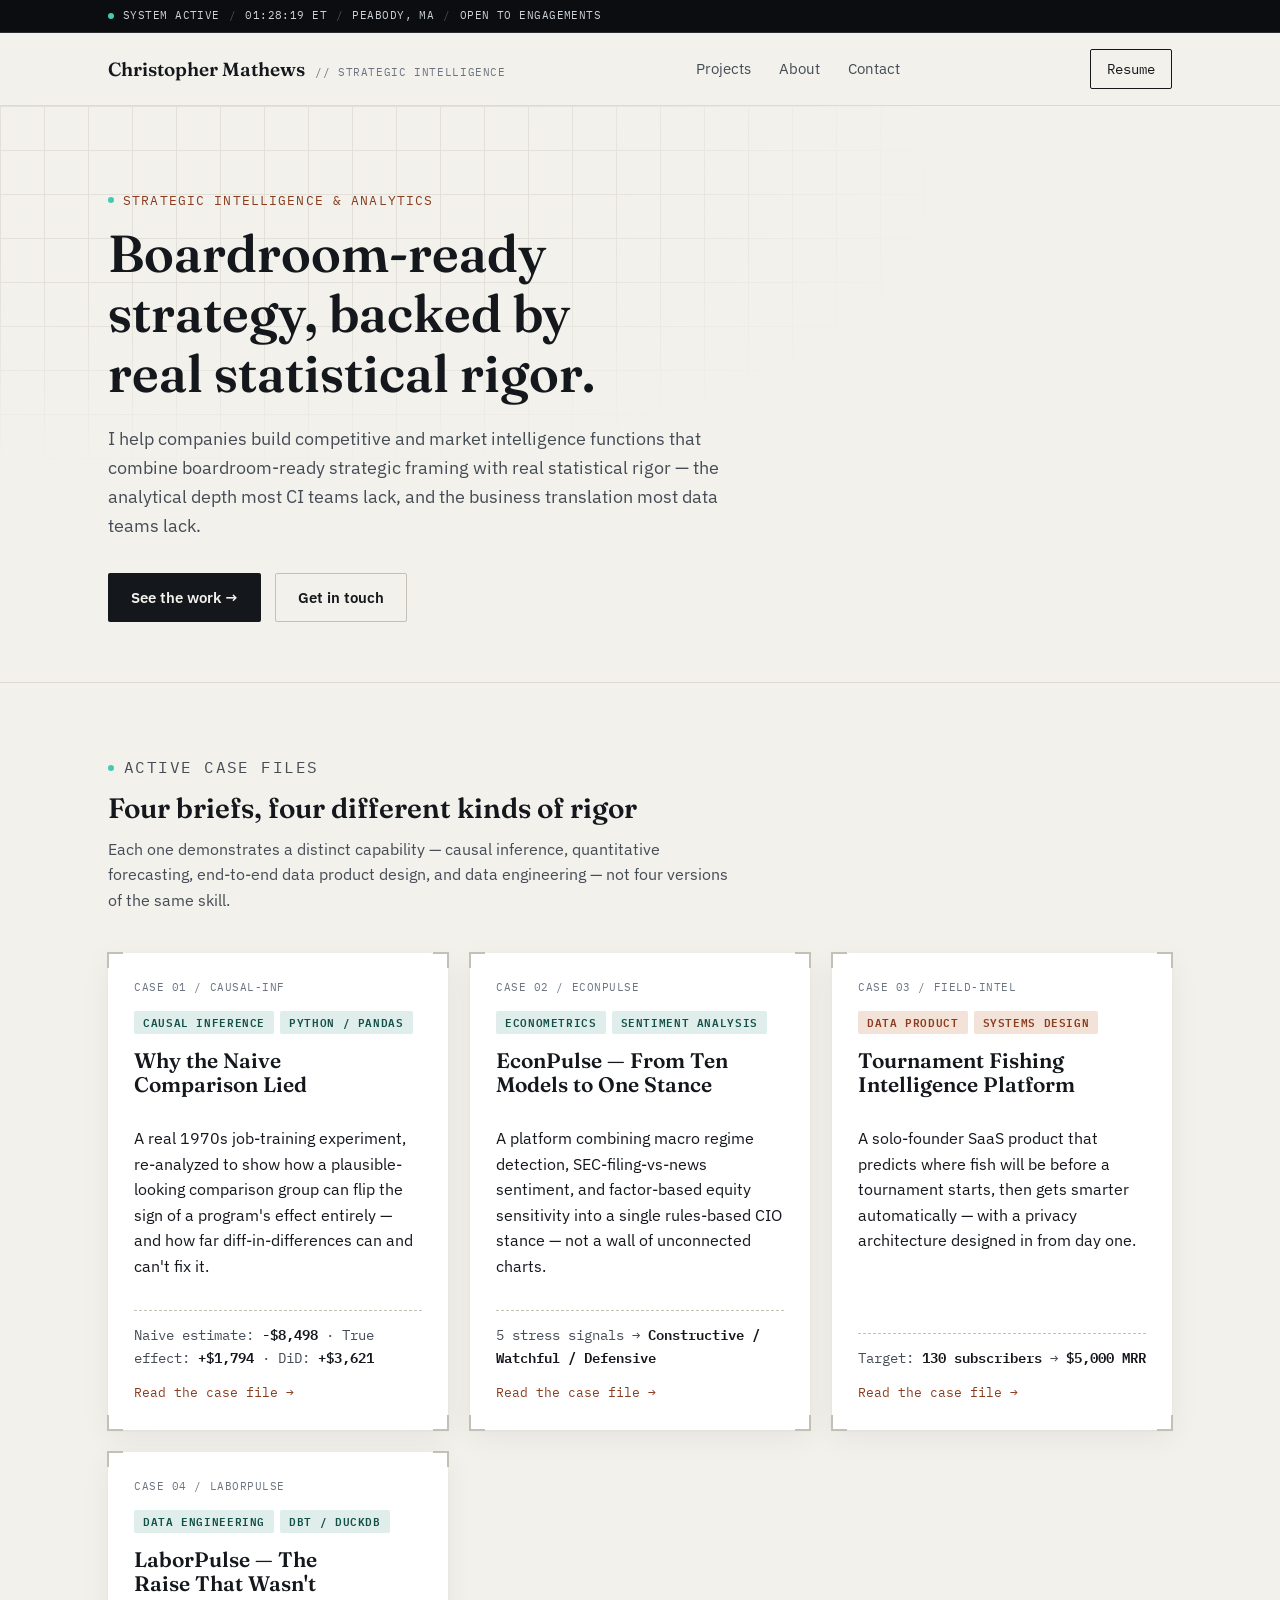
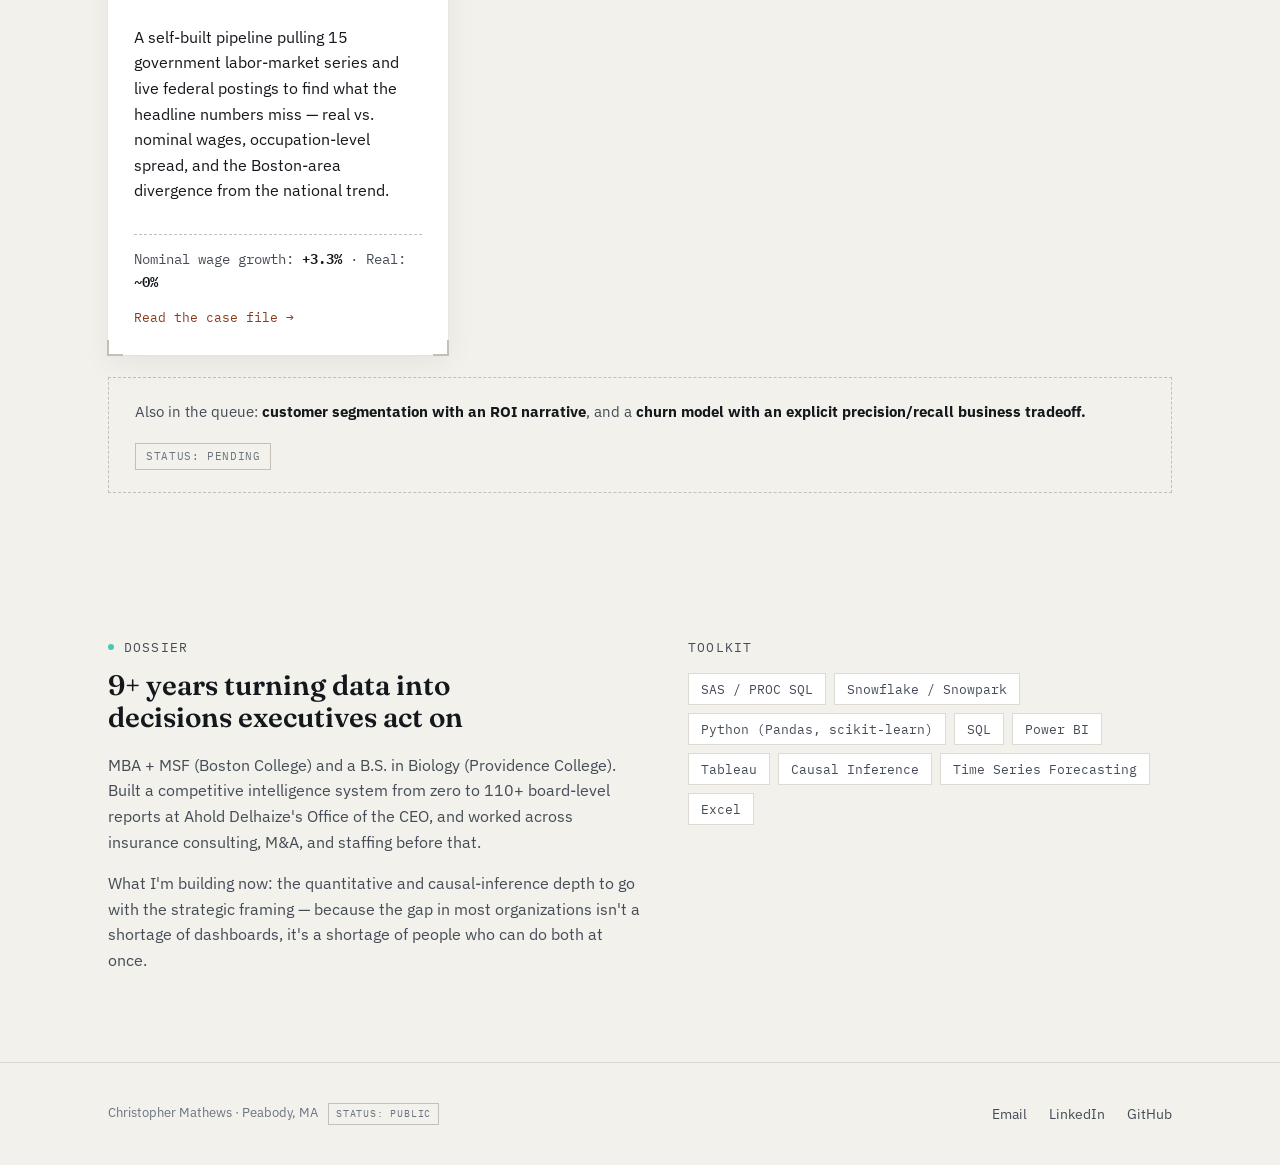
==== commit 086b8942: "Add LaborPulse as case study 04 Data engineering case study: dlt/DuckDB/dbt pipeline over 15 BLS ser" ====
--- a/index.html
+++ b/index.html
@@ -62,8 +62,8 @@
           <span class="pulse-dot"></span>
           <p class="eyebrow">Active Case Files</p>
         </div>
-        <h2>Three briefs, three different kinds of rigor</h2>
-        <p>Each one demonstrates a distinct capability — causal inference, quantitative forecasting, and end-to-end data product design — not three versions of the same skill.</p>
+        <h2>Four briefs, four different kinds of rigor</h2>
+        <p>Each one demonstrates a distinct capability — causal inference, quantitative forecasting, end-to-end data product design, and data engineering — not four versions of the same skill.</p>
       </div>
 
       <div class="projects-grid">
@@ -98,6 +98,17 @@
           <h3>Tournament Fishing Intelligence Platform</h3>
           <p>A solo-founder SaaS product that predicts where fish will be before a tournament starts, then gets smarter automatically — with a privacy architecture designed in from day one.</p>
           <div class="stat">Target: <b>130 subscribers</b> → <b>$5,000 MRR</b></div>
+          <span class="pcard-arrow">Read the case file →</span>
+        </a>
+
+        <a href="projects/laborpulse.html" class="pcard bracket">
+          <div class="pcard-top">
+            <span class="pcard-file">CASE 04 / LABORPULSE</span>
+          </div>
+          <div class="pcard-tags"><span class="tag tag-teal">Data Engineering</span><span class="tag tag-teal">dbt / DuckDB</span></div>
+          <h3>LaborPulse — The Raise That Wasn't</h3>
+          <p>A self-built pipeline pulling 15 government labor-market series and live federal postings to find what the headline numbers miss — real vs. nominal wages, occupation-level spread, and the Boston-area divergence from the national trend.</p>
+          <div class="stat">Nominal wage growth: <b>+3.3%</b> · Real: <b>~0%</b></div>
           <span class="pcard-arrow">Read the case file →</span>
         </a>
 
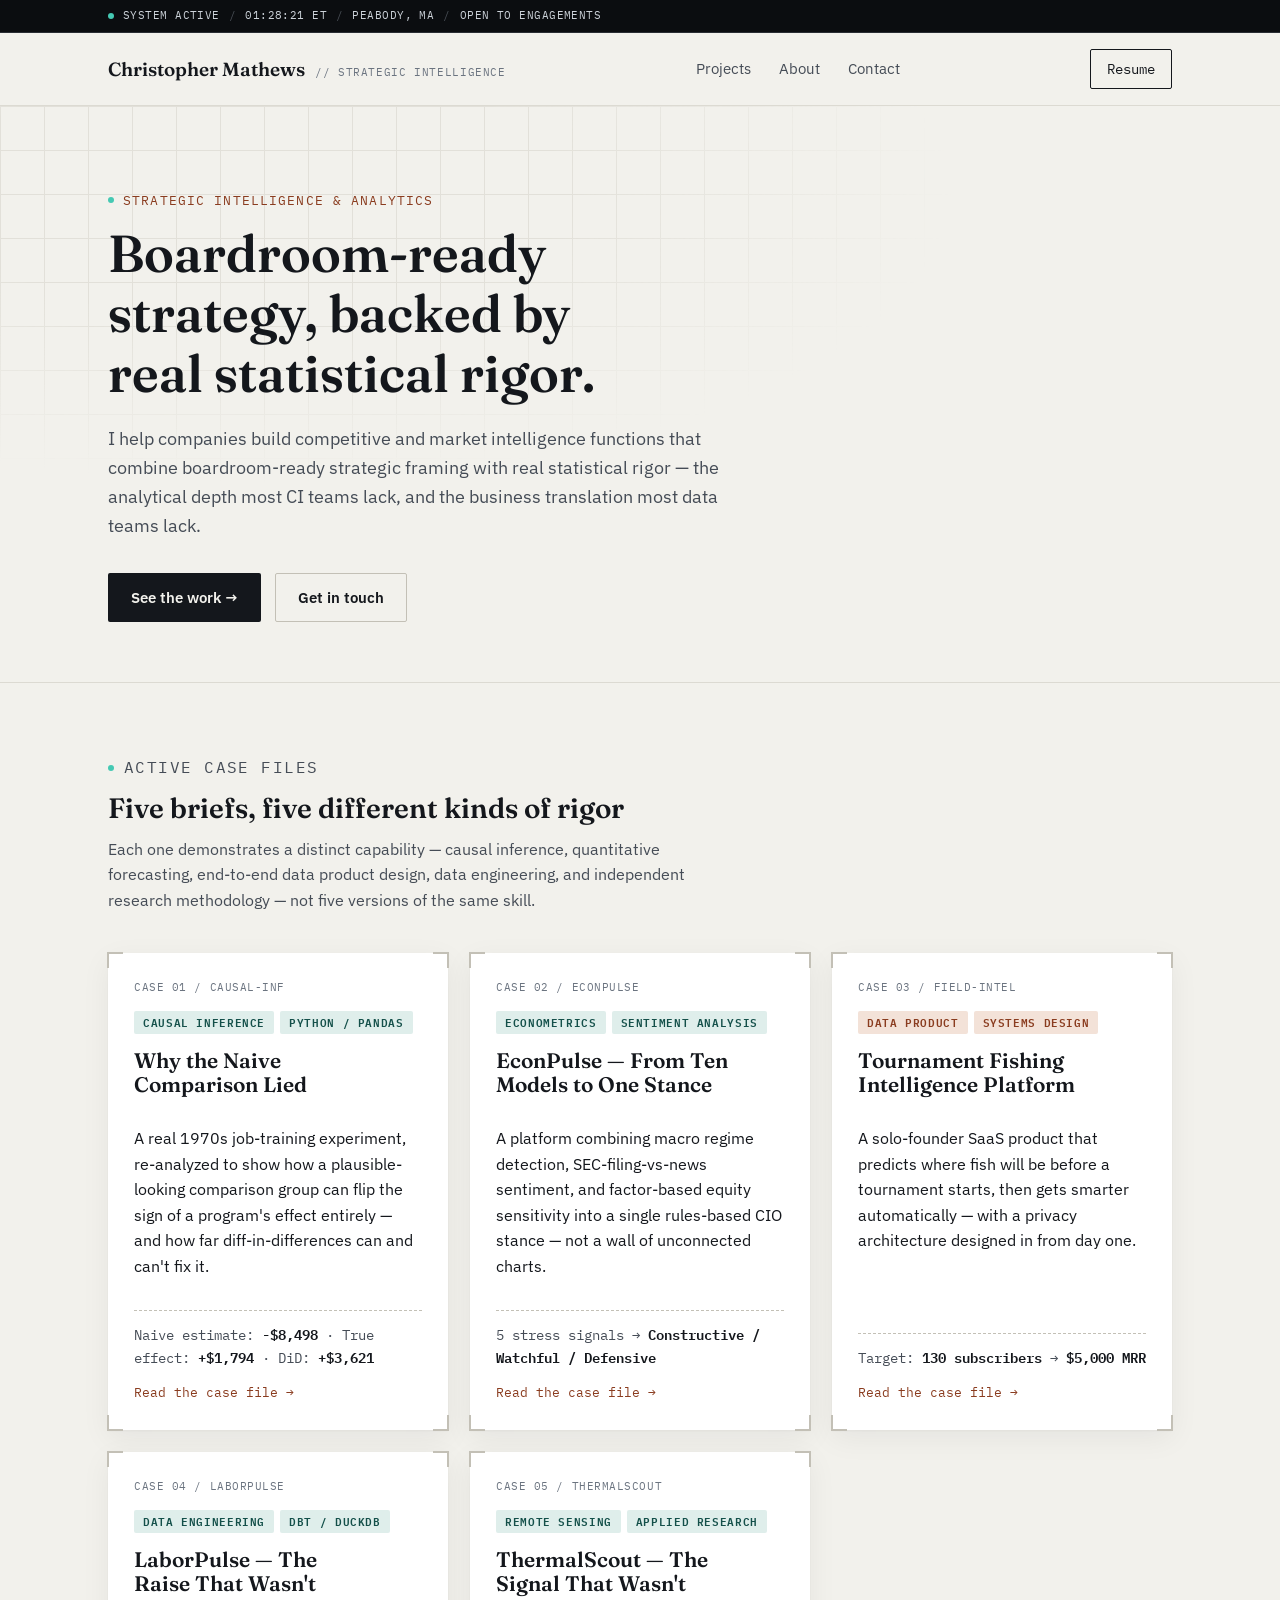
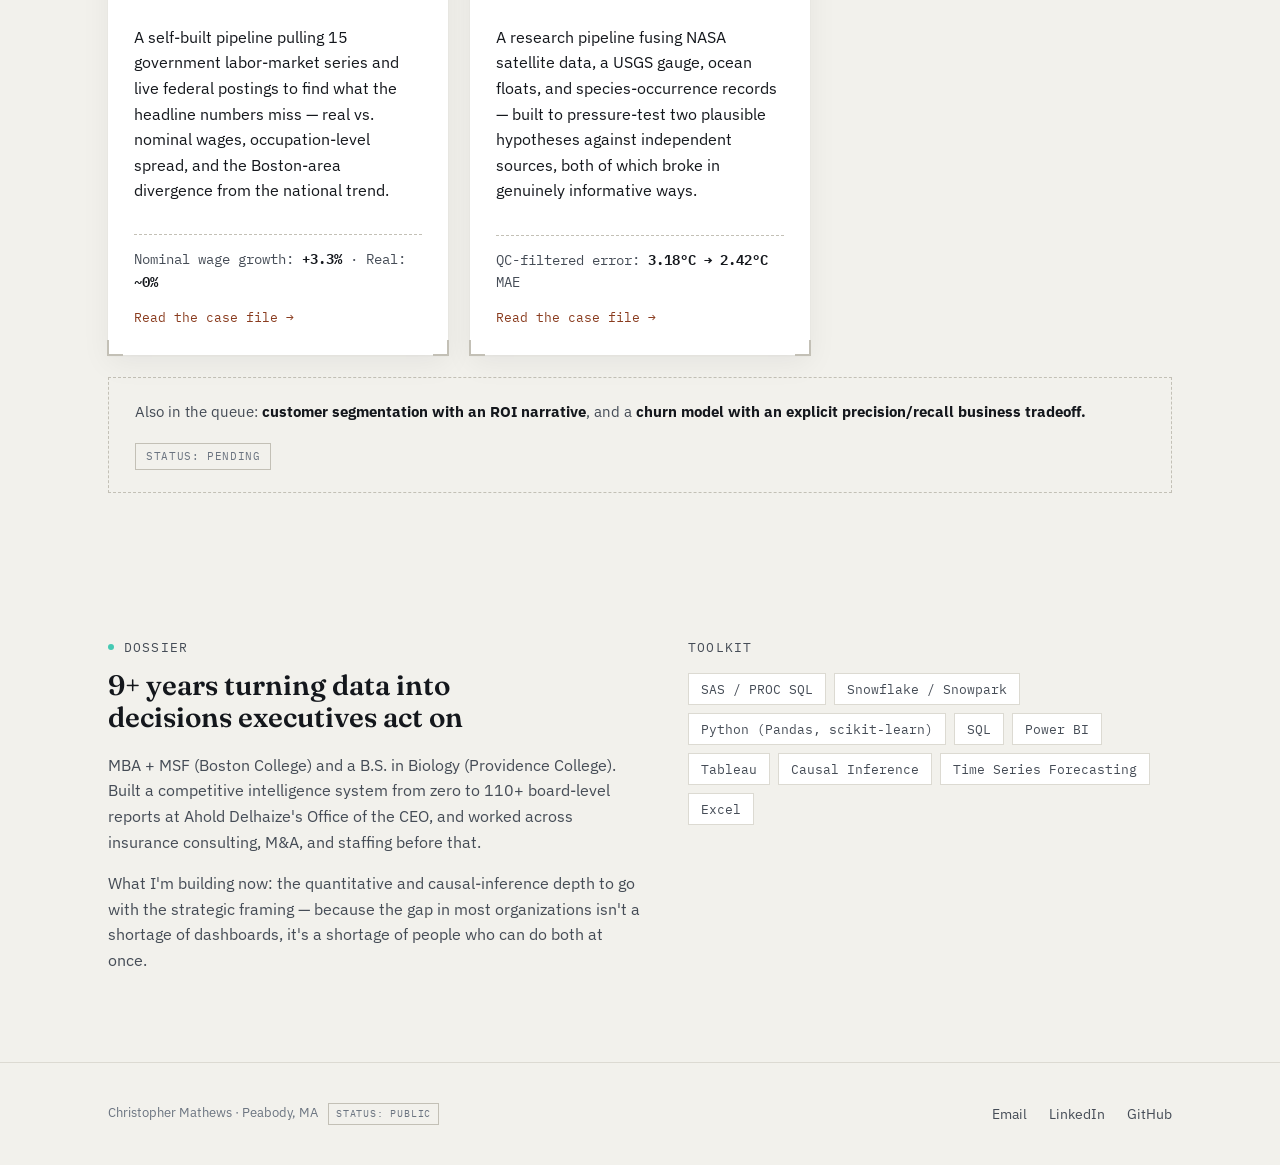
==== commit 9860a1de: "Add ThermalScout as case study 05 New case study on independent research methodology -- fusing NASA " ====
--- a/index.html
+++ b/index.html
@@ -62,8 +62,8 @@
           <span class="pulse-dot"></span>
           <p class="eyebrow">Active Case Files</p>
         </div>
-        <h2>Four briefs, four different kinds of rigor</h2>
-        <p>Each one demonstrates a distinct capability — causal inference, quantitative forecasting, end-to-end data product design, and data engineering — not four versions of the same skill.</p>
+        <h2>Five briefs, five different kinds of rigor</h2>
+        <p>Each one demonstrates a distinct capability — causal inference, quantitative forecasting, end-to-end data product design, data engineering, and independent research methodology — not five versions of the same skill.</p>
       </div>
 
       <div class="projects-grid">
@@ -109,6 +109,17 @@
           <h3>LaborPulse — The Raise That Wasn't</h3>
           <p>A self-built pipeline pulling 15 government labor-market series and live federal postings to find what the headline numbers miss — real vs. nominal wages, occupation-level spread, and the Boston-area divergence from the national trend.</p>
           <div class="stat">Nominal wage growth: <b>+3.3%</b> · Real: <b>~0%</b></div>
+          <span class="pcard-arrow">Read the case file →</span>
+        </a>
+
+        <a href="projects/thermalscout.html" class="pcard bracket">
+          <div class="pcard-top">
+            <span class="pcard-file">CASE 05 / THERMALSCOUT</span>
+          </div>
+          <div class="pcard-tags"><span class="tag tag-teal">Remote Sensing</span><span class="tag tag-teal">Applied Research</span></div>
+          <h3>ThermalScout — The Signal That Wasn't</h3>
+          <p>A research pipeline fusing NASA satellite data, a USGS gauge, ocean floats, and species-occurrence records — built to pressure-test two plausible hypotheses against independent sources, both of which broke in genuinely informative ways.</p>
+          <div class="stat">QC-filtered error: <b>3.18°C → 2.42°C</b> MAE</div>
           <span class="pcard-arrow">Read the case file →</span>
         </a>
 
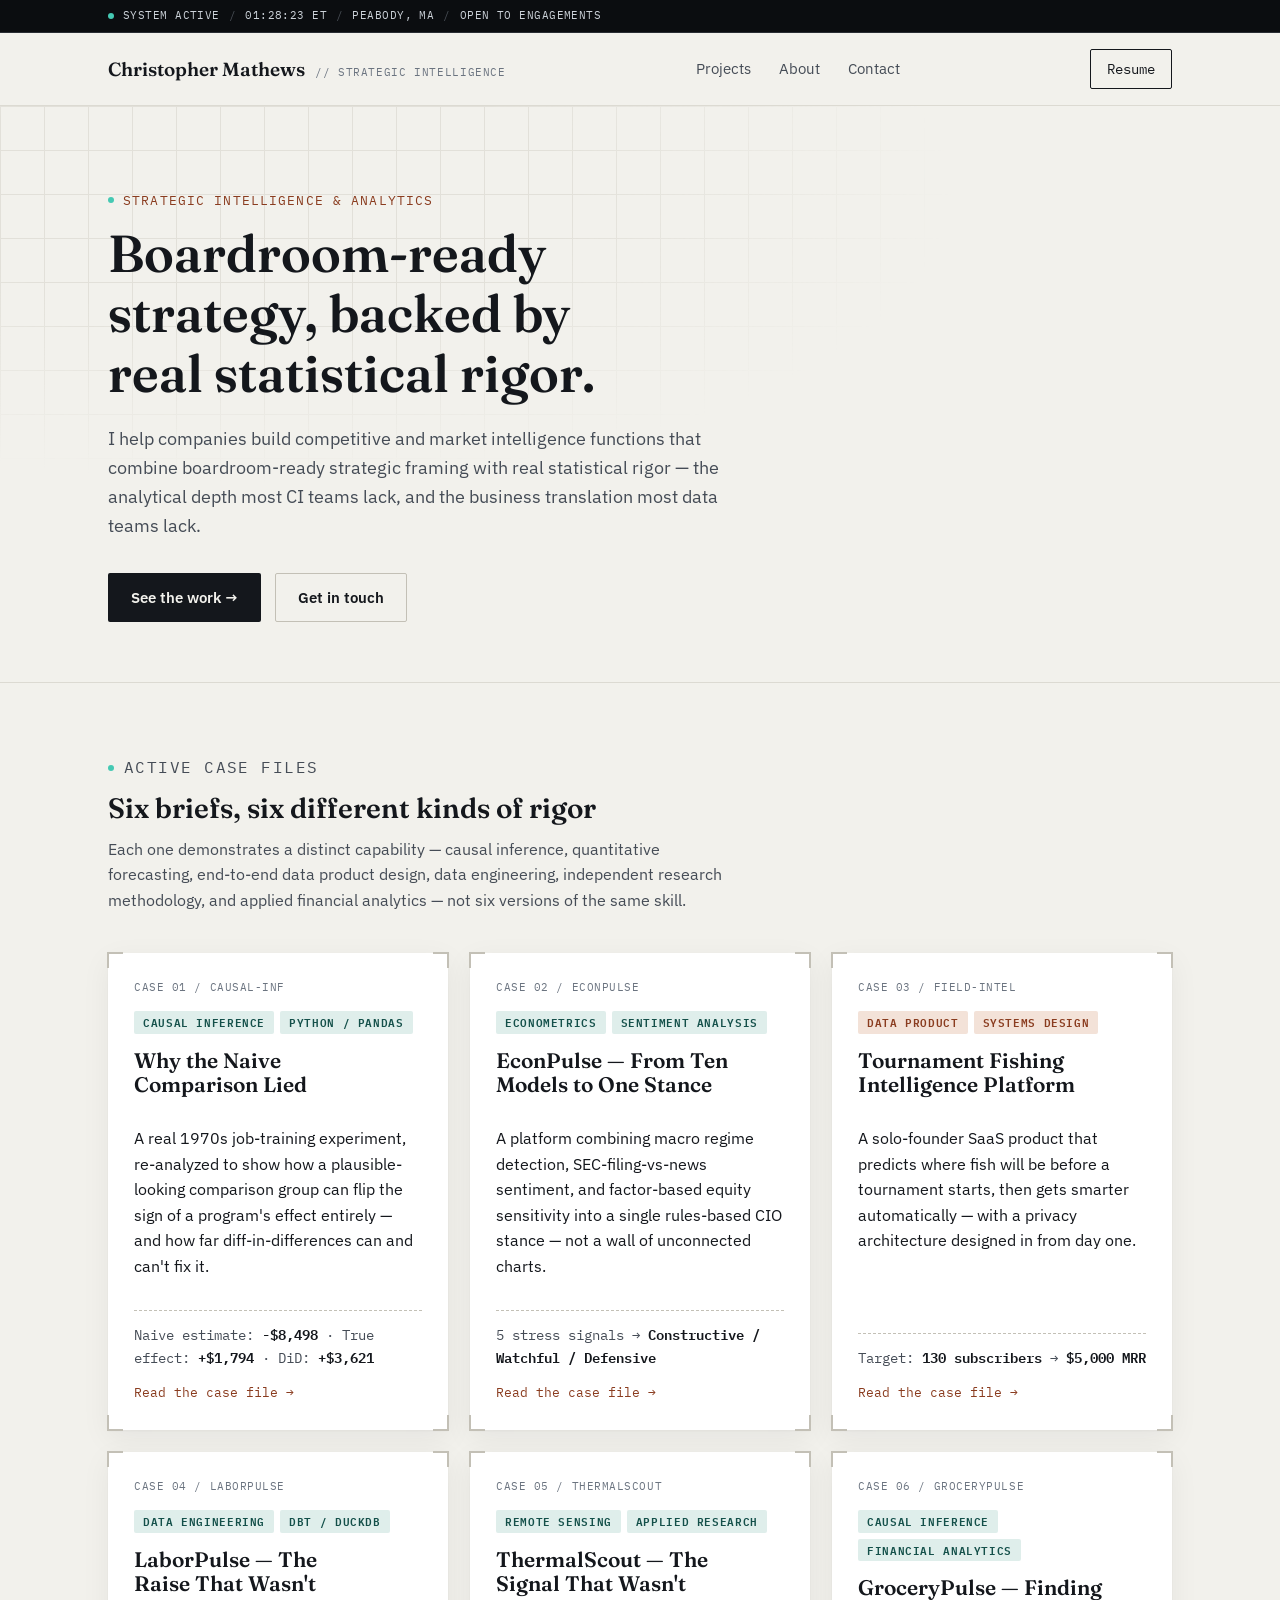
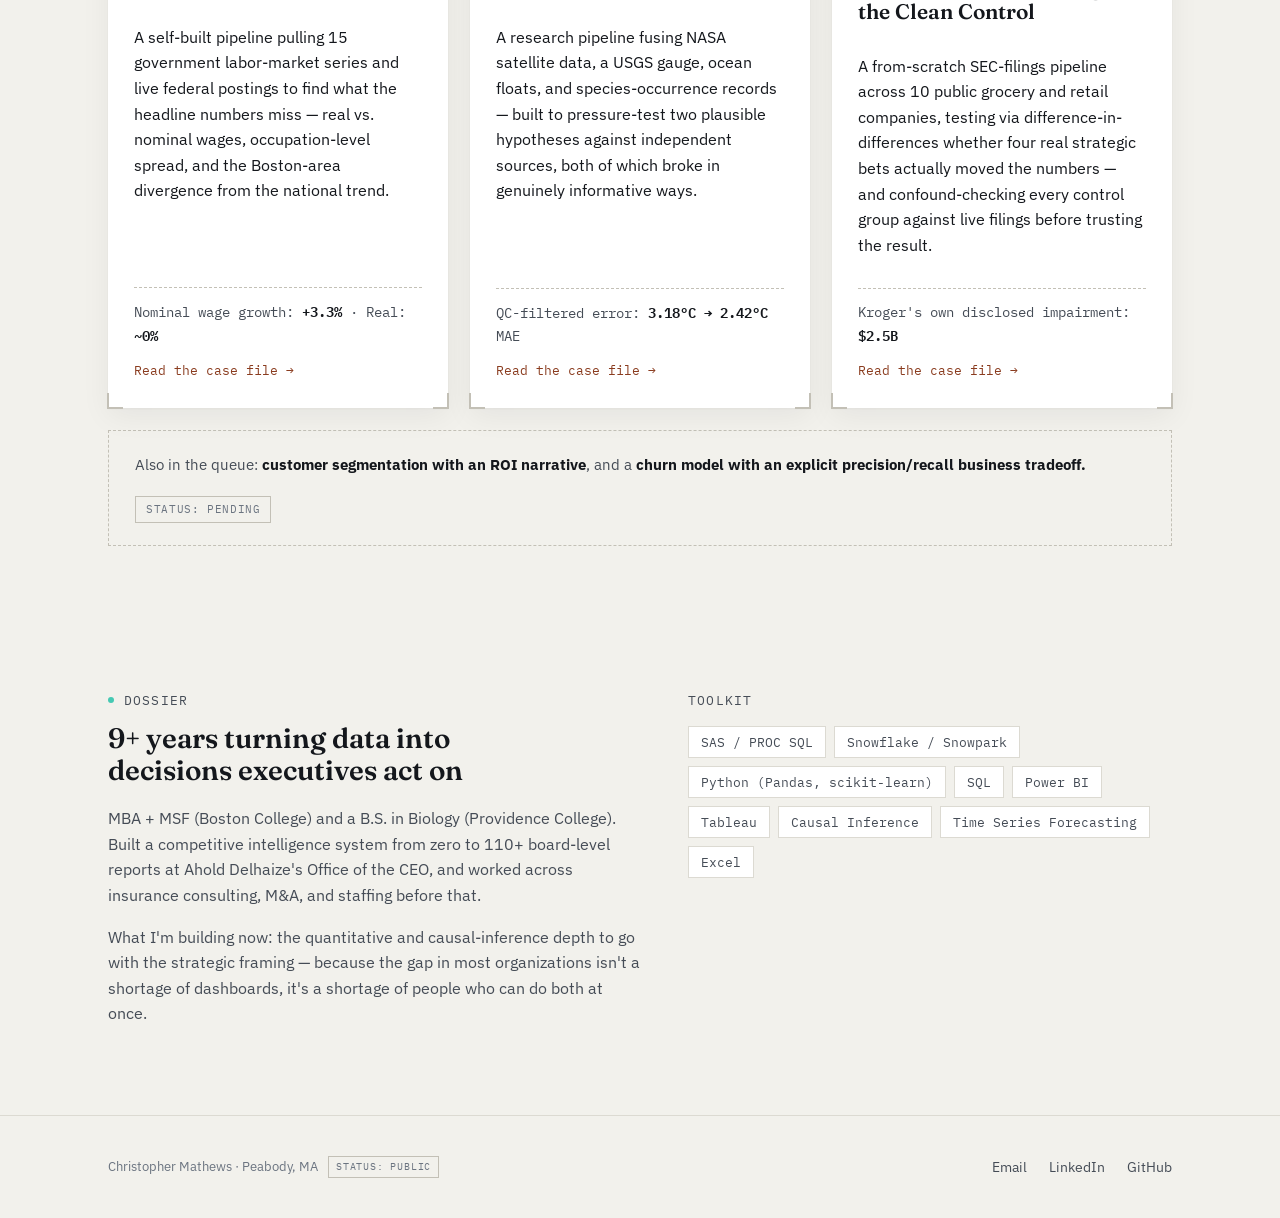
==== commit 19760731: "Add GroceryPulse as case study 06 Financial-analytics + causal-inference case study built on a from-" ====
--- a/index.html
+++ b/index.html
@@ -62,8 +62,8 @@
           <span class="pulse-dot"></span>
           <p class="eyebrow">Active Case Files</p>
         </div>
-        <h2>Five briefs, five different kinds of rigor</h2>
-        <p>Each one demonstrates a distinct capability — causal inference, quantitative forecasting, end-to-end data product design, data engineering, and independent research methodology — not five versions of the same skill.</p>
+        <h2>Six briefs, six different kinds of rigor</h2>
+        <p>Each one demonstrates a distinct capability — causal inference, quantitative forecasting, end-to-end data product design, data engineering, independent research methodology, and applied financial analytics — not six versions of the same skill.</p>
       </div>
 
       <div class="projects-grid">
@@ -123,6 +123,17 @@
           <span class="pcard-arrow">Read the case file →</span>
         </a>
 
+        <a href="projects/grocerypulse.html" class="pcard bracket">
+          <div class="pcard-top">
+            <span class="pcard-file">CASE 06 / GROCERYPULSE</span>
+          </div>
+          <div class="pcard-tags"><span class="tag tag-teal">Causal Inference</span><span class="tag tag-teal">Financial Analytics</span></div>
+          <h3>GroceryPulse — Finding the Clean Control</h3>
+          <p>A from-scratch SEC-filings pipeline across 10 public grocery and retail companies, testing via difference-in-differences whether four real strategic bets actually moved the numbers — and confound-checking every control group against live filings before trusting the result.</p>
+          <div class="stat">Kroger's own disclosed impairment: <b>$2.5B</b></div>
+          <span class="pcard-arrow">Read the case file →</span>
+        </a>
+
       </div>
 
       <div class="roadmap">
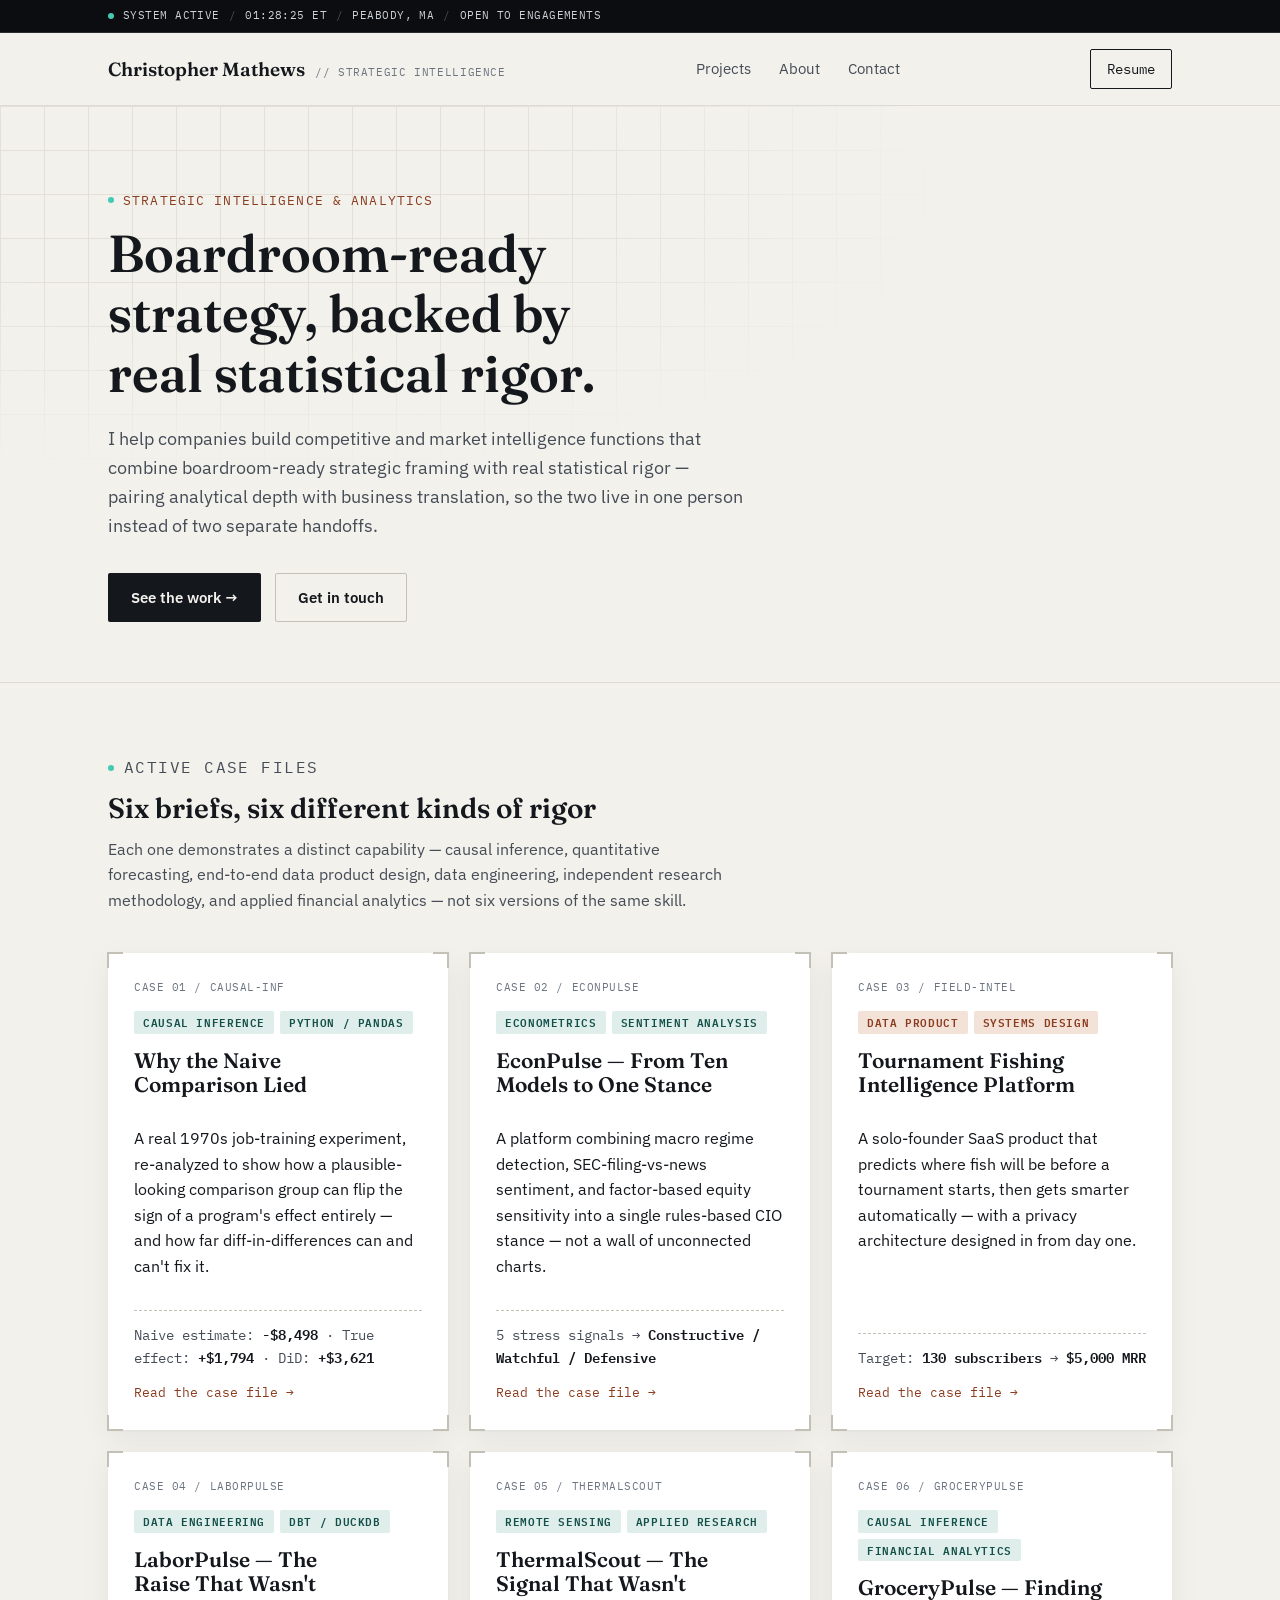
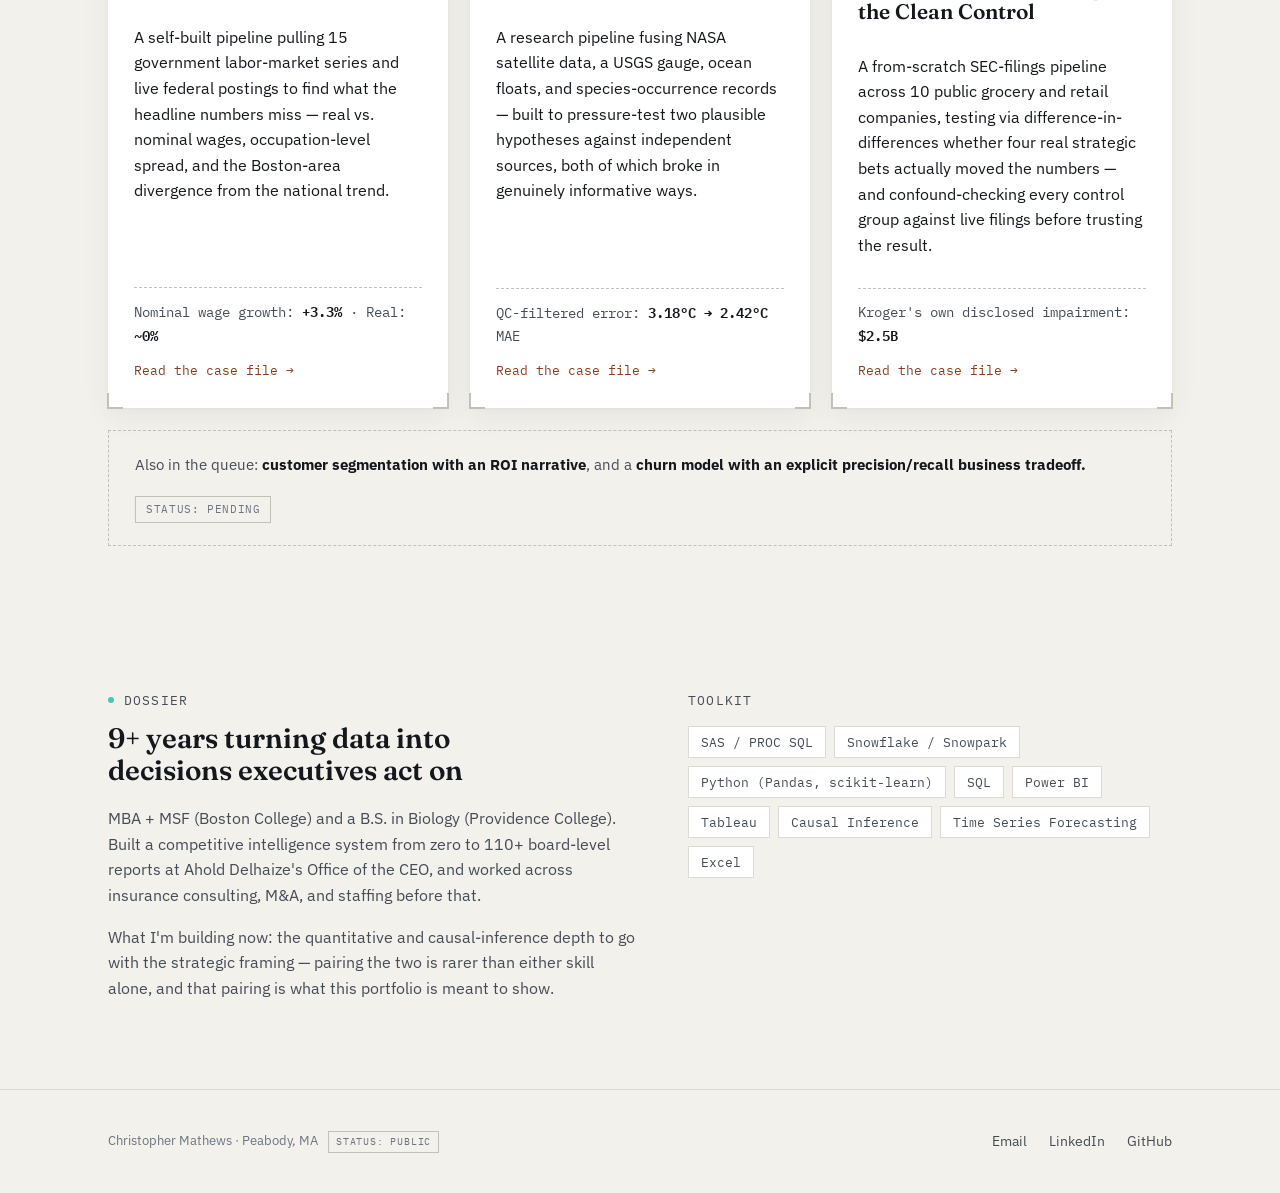
==== commit bc8a8be3: "Move KPI grid to top of GroceryPulse page, soften homepage tone GroceryPulse: the per-company KPI gr" ====
--- a/index.html
+++ b/index.html
@@ -47,7 +47,7 @@
         <p class="eyebrow">Strategic Intelligence &amp; Analytics</p>
       </div>
       <h1>Boardroom-ready strategy, backed by real statistical rigor.</h1>
-      <p class="hero-sub">I help companies build competitive and market intelligence functions that combine boardroom-ready strategic framing with real statistical rigor — the analytical depth most CI teams lack, and the business translation most data teams lack.</p>
+      <p class="hero-sub">I help companies build competitive and market intelligence functions that combine boardroom-ready strategic framing with real statistical rigor — pairing analytical depth with business translation, so the two live in one person instead of two separate handoffs.</p>
       <div class="hero-ctas">
         <a href="#projects" class="btn btn-primary">See the work →</a>
         <a href="#contact" class="btn btn-outline">Get in touch</a>
@@ -152,7 +152,7 @@
         </div>
         <h2 style="font-size:28px; margin:12px 0 20px;">9+ years turning data into decisions executives act on</h2>
         <p>MBA + MSF (Boston College) and a B.S. in Biology (Providence College). Built a competitive intelligence system from zero to 110+ board-level reports at Ahold Delhaize's Office of the CEO, and worked across insurance consulting, M&amp;A, and staffing before that.</p>
-        <p>What I'm building now: the quantitative and causal-inference depth to go with the strategic framing — because the gap in most organizations isn't a shortage of dashboards, it's a shortage of people who can do both at once.</p>
+        <p>What I'm building now: the quantitative and causal-inference depth to go with the strategic framing — pairing the two is rarer than either skill alone, and that pairing is what this portfolio is meant to show.</p>
       </div>
       <div>
         <p class="eyebrow">Toolkit</p>
--- a/css/styles.css
+++ b/css/styles.css
@@ -463,6 +463,32 @@
 
 .tech-list { display: flex; flex-wrap: wrap; gap: 8px; margin: 20px 0; }
 
+/* Per-company KPI comparison grid -- one compact card per company for
+   intuitive side-by-side scanning, built from the same tokens as
+   .stat-box/.pcard rather than a new visual language. */
+.kpi-grid {
+  display: grid;
+  grid-template-columns: repeat(auto-fit, minmax(190px, 1fr));
+  gap: 12px;
+  margin: 18px 0;
+}
+.kpi-card {
+  background: var(--paper-raised);
+  border: 1px solid var(--rule);
+  padding: 14px 16px;
+  transition: transform .15s, border-color .15s;
+}
+.kpi-card:hover { transform: translateY(-2px); border-color: var(--teal); }
+.kpi-card-top { display: flex; align-items: baseline; gap: 8px; margin-bottom: 10px; padding-bottom: 10px; border-bottom: 1px dashed var(--rule-strong); }
+.kpi-ticker { font-family: var(--font-mono); font-weight: 600; font-size: 14px; color: var(--ink); }
+.kpi-name { font-size: 12.5px; color: var(--ink-faint); }
+.kpi-metrics { display: flex; flex-direction: column; gap: 7px; }
+.kpi-metric { display: flex; justify-content: space-between; align-items: baseline; gap: 8px; }
+.kpi-metric-label { font-family: var(--font-mono); font-size: 10.5px; text-transform: uppercase; letter-spacing: 0.04em; color: var(--ink-faint); }
+.kpi-metric-value { font-family: var(--font-mono); font-size: 14px; font-weight: 600; color: var(--ink); font-variant-numeric: tabular-nums; }
+.kpi-metric-value.flag-rust { color: var(--rust-ink); }
+.kpi-metric-value.flag-teal { color: var(--teal-ink); }
+
 /* ============================================================
    Intelligence feed — screenshot galleries
    ============================================================ */
